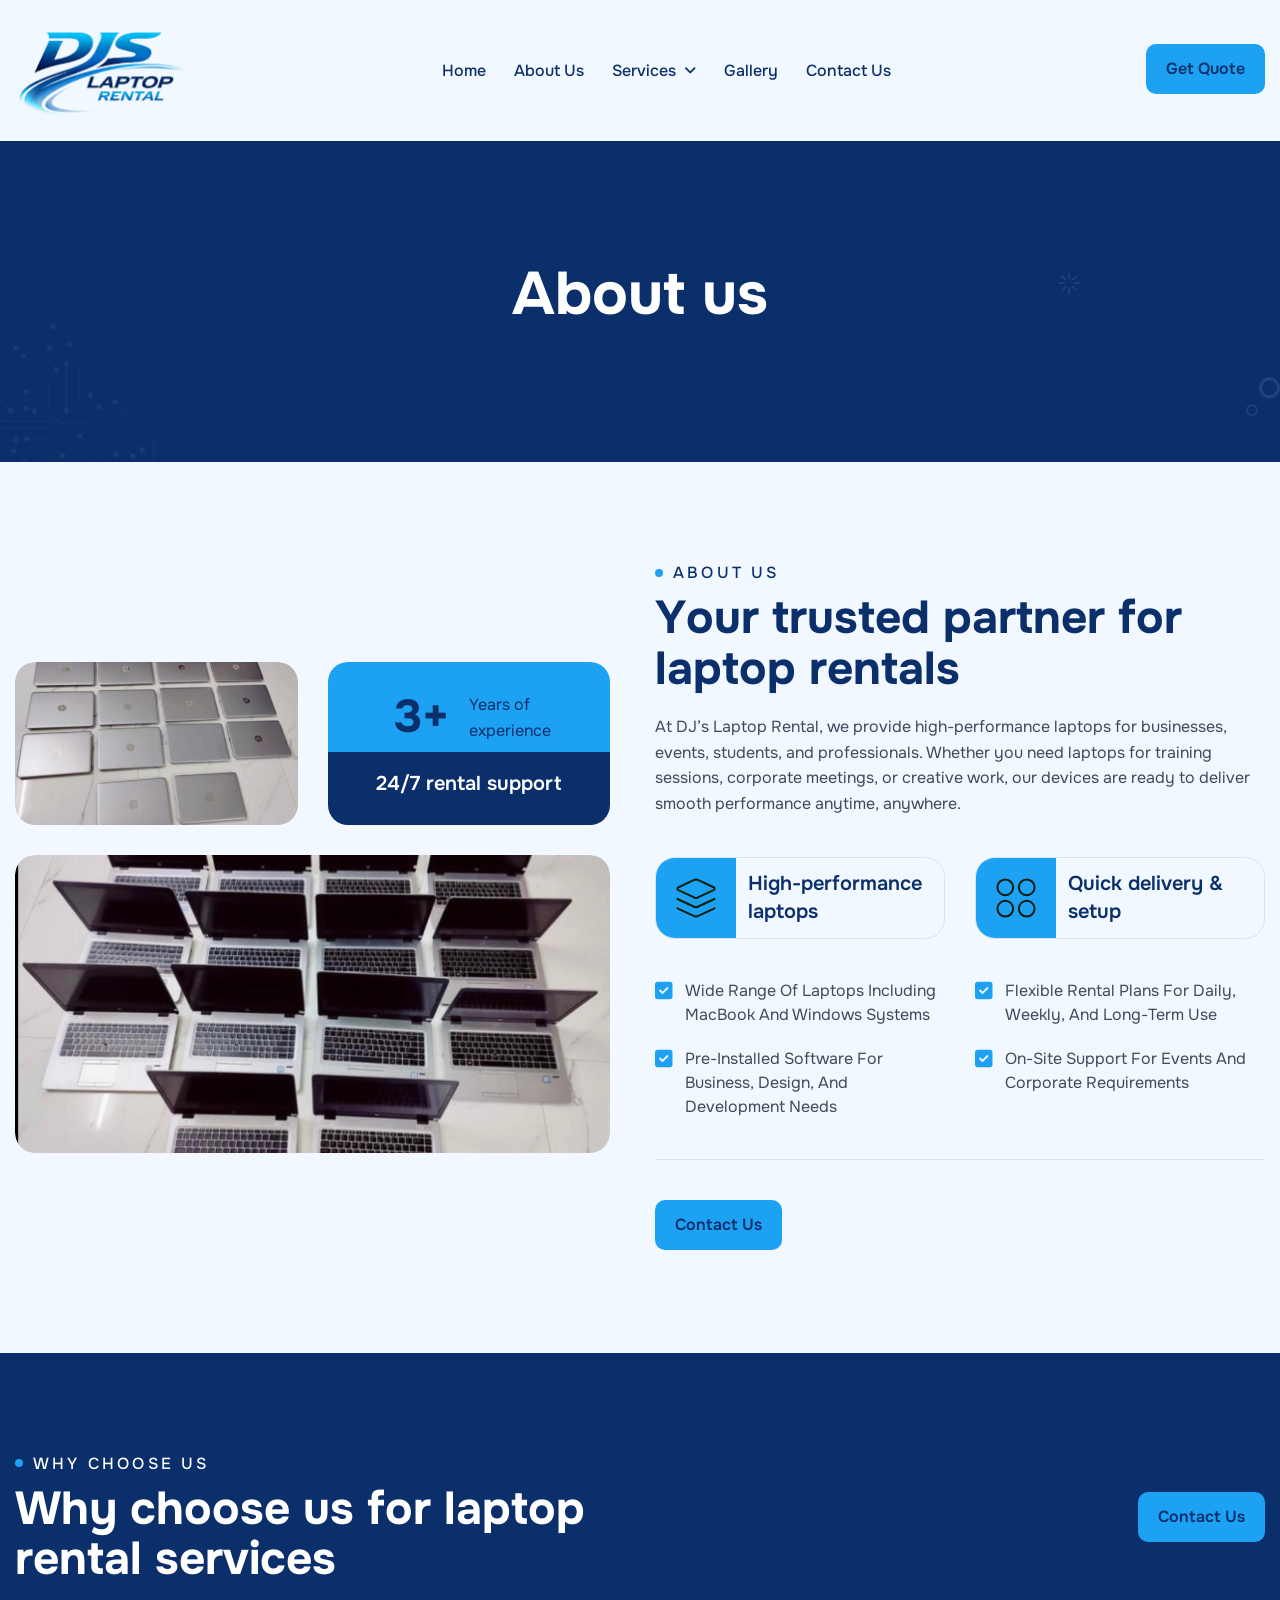
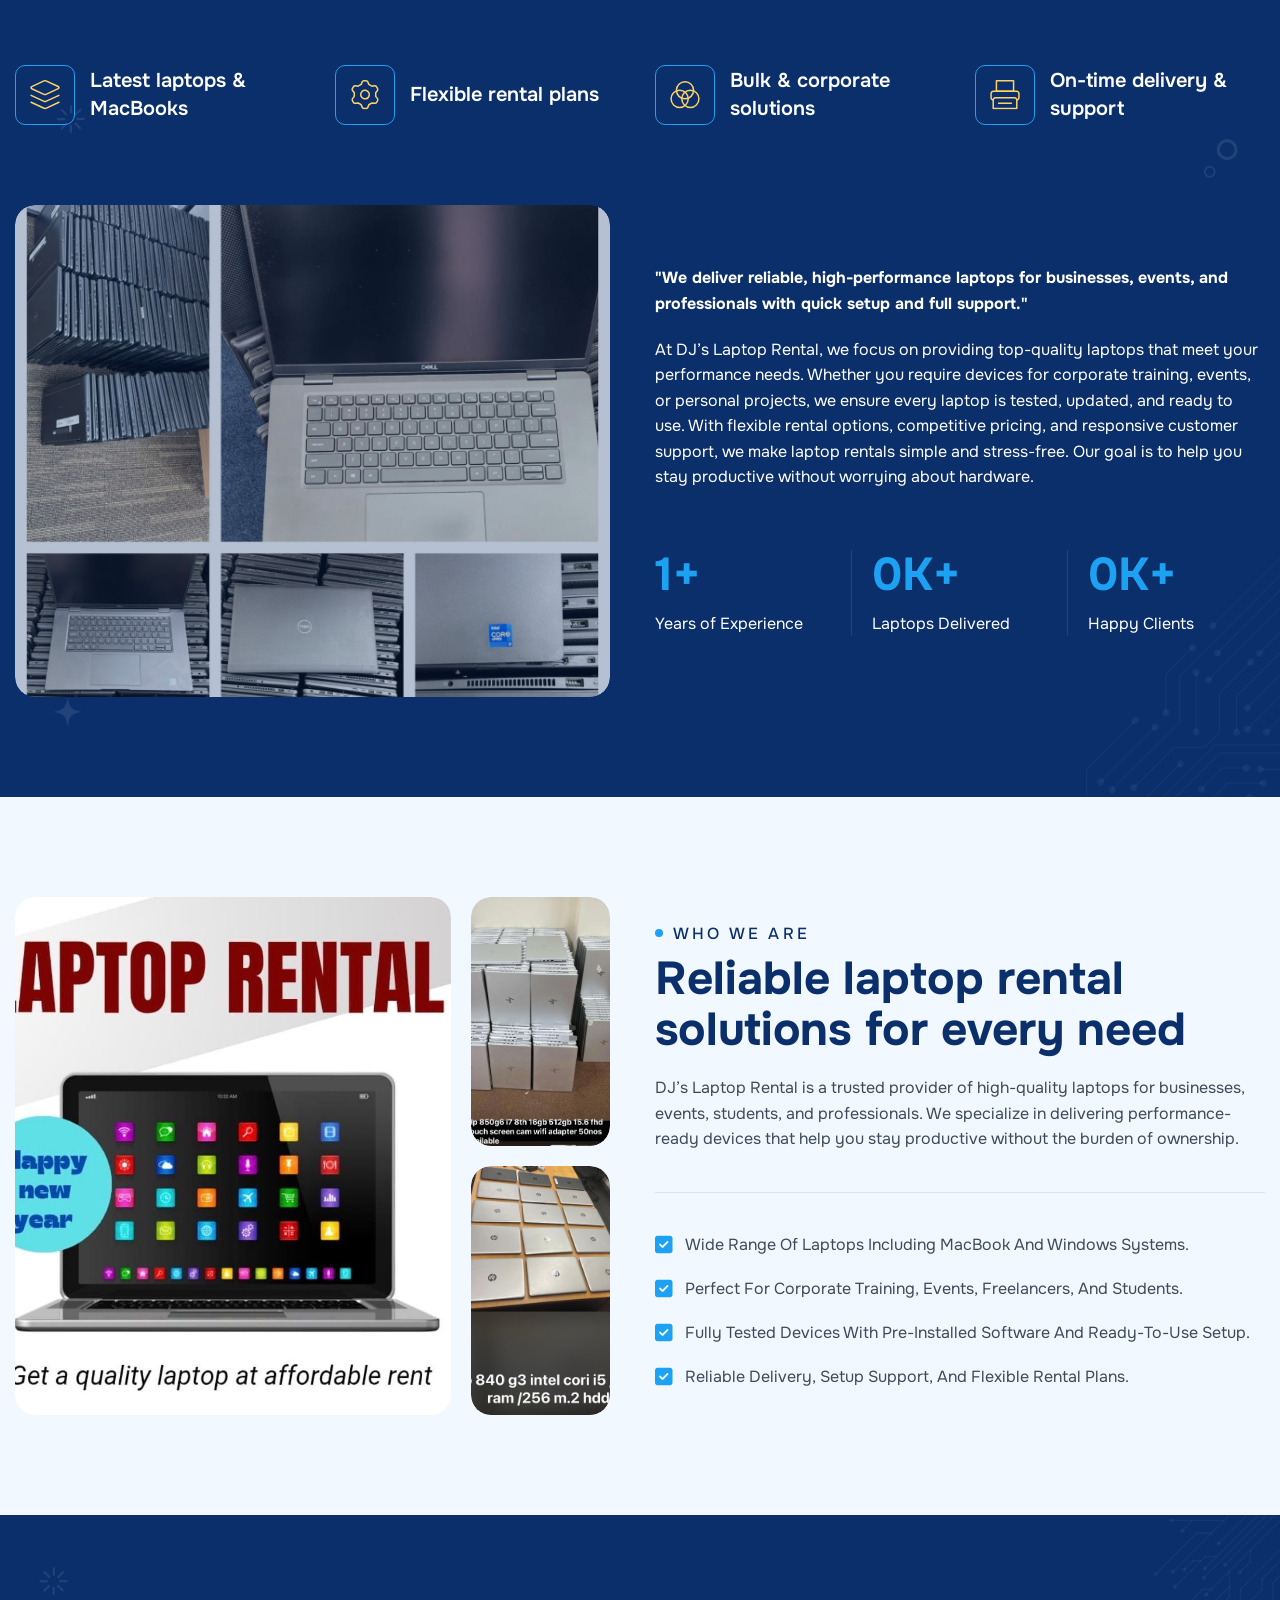
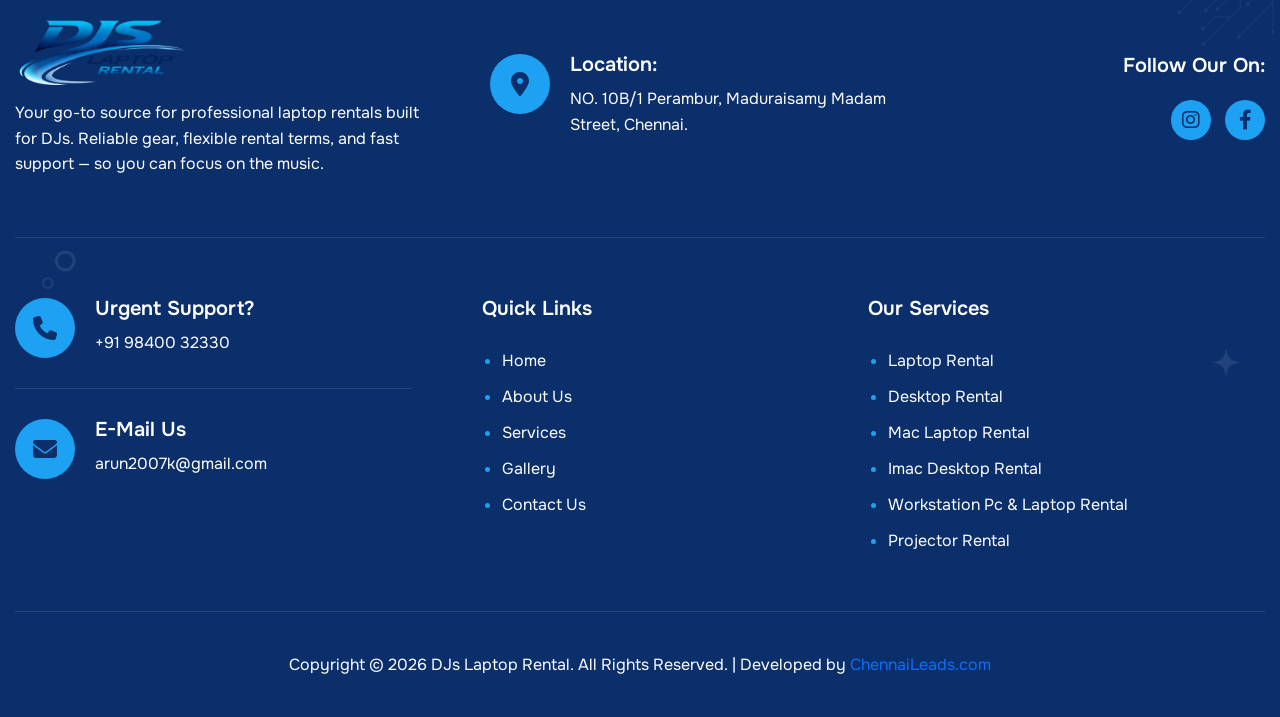
==== about.html @ 460ffba5 "first commit" ====
<!DOCTYPE html>
<html lang="zxx">

<!-- Mirrored from html.awaikenthemes.com/repairit/about.html by HTTrack Website Copier/3.x [XR&CO'2014], Thu, 16 Apr 2026 07:57:05 GMT -->
<head>
	<!-- Meta -->
	<meta charset="utf-8">
	<meta http-equiv="X-UA-Compatible" content="DJS Laptop Rental">
	<meta name="viewport" content="width=device-width, initial-scale=1.0, maximum-scale=1">
	<meta name="description" content="">
	<meta name="keywords" content="">
	<meta name="author" content="DJS Laptop Rental">
	<!-- Page Title -->
    <title>DJS Laptop Rental</title>
	<!-- Favicon Icon -->
	<!-- <link rel="shortcut icon" type="image/x-icon" href="images/favicon.png"> -->
	<!-- Google Fonts Css-->
	<link rel="preconnect" href="https://fonts.googleapis.com/">
    <link rel="preconnect" href="https://fonts.gstatic.com/" crossorigin>
    <link href="https://fonts.googleapis.com/css2?family=Onest:wght@100..900&amp;display=swap" rel="stylesheet">
	<!-- Bootstrap Css -->
	<link href="css/bootstrap.min.css" rel="stylesheet" media="screen">
	<!-- SlickNav Css -->
	<link href="css/slicknav.min.css" rel="stylesheet">
	<!-- Swiper Css -->
	<link rel="stylesheet" href="css/swiper-bundle.min.css">
	<!-- Font Awesome Icon Css-->
	<link href="css/all.min.css" rel="stylesheet" media="screen">
	<!-- Animated Css -->
	<link href="css/animate.css" rel="stylesheet">
    <!-- Magnific Popup Core Css File -->
	<link rel="stylesheet" href="css/magnific-popup.css">
	<!-- Mouse Cursor Css File -->
	<link rel="stylesheet" href="css/mousecursor.css">
	<!-- Main Custom Css -->
	<link href="css/custom.css" rel="stylesheet" media="screen">
</head>
<body>

    <!-- Preloader Start -->
	<!-- <div class="preloader">
		<div class="loading-container">
			<div class="loading"></div>
			<div id="loading-icon"><img src="images/loader.svg" alt=""></div>
		</div>
	</div> -->
	<!-- Preloader End -->

    <!-- Header Start -->
		<header class="main-header">
		<div class="header-sticky">
			<nav class="navbar navbar-expand-lg">
				<div class="container">
					<!-- Logo Start -->
					<a class="navbar-brand" href="index.html">
						<img src="images/logo1.png" style="height: 90px;" alt="Logo">
					</a>
					<!-- Logo End -->

					<!-- Main Menu Start -->
					<div class="collapse navbar-collapse main-menu">
                        <div class="nav-menu-wrapper">
                            <ul class="navbar-nav mr-auto" id="menu">
                                <li class="nav-item "><a class="nav-link" href="index.html">Home</a>
                                   
                                </li>                                
                                <li class="nav-item"><a class="nav-link" href="about.html">About Us</a></li>
                                <li class="nav-item submenu"><a class="nav-link" href="services.html">Services</a>
                                <ul>
                                        <li class="nav-item"><a class="nav-link" href="laprental.html">Laptop Rental</a></li>
                                       
                                         <li class="nav-item"><a class="nav-link" href="desktop.html">Desktop Rental</a></li>
                                       
                                        <li class="nav-item"><a class="nav-link" href="macbook.html">Mac Laptop Rental</a></li>
                                        <li class="nav-item"><a class="nav-link" href="imac.html"> Imac Desktop Rental</a></li>
 <li class="nav-item"><a class="nav-link" href="workstation.html">Workstation Pc & Laptop Rental</a></li>
                                        <li class="nav-item"><a class="nav-link" href="projector.html"> Projector Rental</a></li>

                                    </ul></li>
                                <!-- <li class="nav-item"><a class="nav-link" href="blog.html">Blog</a></li> -->
                                <li class="nav-item "><a class="nav-link" href="gallery.html">Gallery</a>
                                    
                                </li>
                                <li class="nav-item"><a class="nav-link" href="contact.html">Contact Us</a></li>
                            </ul>
                        </div>

                        <!-- Header Btn Start -->
                        <div class="header-btn">
                            <a href="contact.html" class="btn-default btn-highlighted">Get Quote</a>
                        </div>
                        <!-- Header Btn End -->                
					</div>
					<!-- Main Menu End -->
					<div class="navbar-toggle"></div>
				</div>
			</nav>
			<div class="responsive-menu"></div>
		</div>
	</header>
	<!-- Header End -->

    <!-- Page Header Start -->
    <div class="page-header dark-section">
        <div class="container">
            <div class="row align-items-center">
                <div class="col-lg-12">
                    <!-- Page Header Box Start -->
                    <div class="page-header-box">
                        <h1 class="text-anime-style-3" data-cursor="-opaque">About us</h1>
                        <nav class="wow fadeInUp">
                            <!-- <ol class="breadcrumb">
                                <li class="breadcrumb-item"><a href="index.html">home</a></li>
                                <li class="breadcrumb-item active" aria-current="page">about us</li>
                            </ol> -->
                        </nav>
                    </div>
                    <!-- Page Header Box End -->
                </div>
            </div>
        </div>
    </div>
    <!-- Page Header End -->
<!-- About Us Section Start -->
<div class="about-us">
    <div class="container">
        <div class="row align-items-center">
            <div class="col-lg-6">

                <!-- About Us Images Start -->
                <div class="about-us-images">

                    <div class="about-image-counter">

                        <div class="about-img-1">
                            <figure class="image-anime reveal">
                                <img src="images/9.jpeg" alt="">
                            </figure>
                        </div>

                        <div class="about-counter-box">
                            <div class="about-counter-header">
                                <h2><span class="counter">10</span>+</h2>
                                <p>Years of experience</p>
                            </div>

                            <div class="about-counter-footer">
                                <h3>24/7 rental support</h3>
                            </div>
                        </div>

                    </div>

                    <div class="about-img-2">
                        <figure class="image-anime reveal">
                            <img src="images/14.jpeg" alt="">
                        </figure>
                    </div>

                </div>
                <!-- About Us Images End -->

            </div>

            <div class="col-lg-6">

                <!-- About Us Content Start -->
                <div class="about-us-content">

                    <!-- Section Title Start -->
                    <div class="section-title">
                        <h3 class="wow fadeInUp">About us</h3>
                        <h2 class="text-anime-style-3" data-cursor="-opaque">
                            Your trusted partner for laptop rentals
                        </h2>

                        <p class="wow fadeInUp" data-wow-delay="0.2s">
                            At DJ’s Laptop Rental, we provide high-performance laptops for businesses, events, students, and professionals. Whether you need laptops for training sessions, corporate meetings, or creative work, our devices are ready to deliver smooth performance anytime, anywhere.
                        </p>
                    </div>
                    <!-- Section Title End -->

                    <!-- About Us Body Start -->
                    <div class="about-us-body wow fadeInUp" data-wow-delay="0.4s">

                        <div class="about-body-item">
                            <div class="icon-box">
                                <img src="images/icon-about-body-1.svg" alt="">
                            </div>
                            <div class="about-body-title">
                                <h3>High-performance laptops</h3>
                            </div>
                        </div>

                        <div class="about-body-item">
                            <div class="icon-box">
                                <img src="images/icon-about-body-2.svg" alt="">
                            </div>
                            <div class="about-body-title">
                                <h3>Quick delivery & setup</h3>
                            </div>
                        </div>

                    </div>
                    <!-- About Us Body End -->

                    <!-- About Us List Start -->
                    <div class="about-us-list wow fadeInUp" data-wow-delay="0.6s">
                        <ul>
                            <li>Wide range of laptops including MacBook and Windows systems</li>
                            <li>Flexible rental plans for daily, weekly, and long-term use</li>
                            <li>Pre-installed software for business, design, and development needs</li>
                            <li>On-site support for events and corporate requirements</li>
                        </ul>
                    </div>
                    <!-- About Us List End -->

                    <!-- About Us Footer Start -->
                    <div class="about-us-footer wow fadeInUp" data-wow-delay="0.8s">

                        <div class="about-us-btn">
                            <a href="contact.html" class="btn-default">Contact us</a>
                        </div>

                    </div>
                    <!-- About Us Footer End -->

                </div>
                <!-- About Us Content End -->

            </div>
        </div>
    </div>
</div>
<!-- About Us Section End -->





   <!-- Why Choose Us Section Start -->
<div class="why-choose-us dark-section">
    <div class="container">
        <div class="row section-row align-items-center">

            <div class="col-lg-6">
                <div class="section-title">
                    <h3 class="wow fadeInUp">why choose us</h3>
                    <h2 class="text-anime-style-3" data-cursor="-opaque">
                        Why choose us for laptop rental services
                    </h2>
                </div>
            </div>

            <div class="col-lg-6">
                <div class="section-btn wow fadeInUp" data-wow-delay="0.2s">
                    <a href="contact.html" class="btn-default btn-highlighted">contact us</a>
                </div>
            </div>

        </div>

        <div class="row align-items-center">
            <div class="col-lg-12">

                <!-- Why Choose Item Box -->
                <div class="why-choose-item-box">

                    <div class="why-choose-item wow fadeInUp">
                        <div class="icon-box">
                            <img src="images/icon-why-choose-item-1.svg" alt="">
                        </div>
                        <div class="why-choose-item-content">
                            <h3>Latest laptops & MacBooks</h3>
                        </div>
                    </div>

                    <div class="why-choose-item wow fadeInUp" data-wow-delay="0.2s">
                        <div class="icon-box">
                            <img src="images/icon-why-choose-item-2.svg" alt="">
                        </div>
                        <div class="why-choose-item-content">
                            <h3>Flexible rental plans</h3>
                        </div>
                    </div>

                    <div class="why-choose-item wow fadeInUp" data-wow-delay="0.4s">
                        <div class="icon-box">
                            <img src="images/icon-why-choose-item-3.svg" alt="">
                        </div>
                        <div class="why-choose-item-content">
                            <h3>Bulk & corporate solutions</h3>
                        </div>
                    </div>

                    <div class="why-choose-item wow fadeInUp" data-wow-delay="0.6s">
                        <div class="icon-box">
                            <img src="images/icon-why-choose-item-4.svg" alt="">
                        </div>
                        <div class="why-choose-item-content">
                            <h3>On-time delivery & support</h3>
                        </div>
                    </div>

                </div>
                <!-- Why Choose Item Box End -->

            </div>

            <!-- Image Section -->
            <div class="col-lg-6">
                <div class="why-choose-image">
                    <figure class="image-anime reveal">
                        <img src="images/1.jpeg" alt="">
                    </figure>

                    <!-- <div class="video-play-button">
                        <a href="#" class="popup-video" data-cursor-text="Play">
                            <i class="fa-solid fa-play"></i>
                        </a>
                    </div> -->
                </div>
            </div>

            <!-- Content Section -->
            <div class="col-lg-6">
                <div class="why-choose-content">

                    <div class="why-choose-disc">
                        <p class="wow fadeInUp">
                            <span>
                                "We deliver reliable, high-performance laptops for businesses, events, and professionals with quick setup and full support."
                            </span>
                        </p>

                        <p class="wow fadeInUp" data-wow-delay="0.2s">
                            At DJ’s Laptop Rental, we focus on providing top-quality laptops that meet your performance needs. Whether you require devices for corporate training, events, or personal projects, we ensure every laptop is tested, updated, and ready to use. With flexible rental options, competitive pricing, and responsive customer support, we make laptop rentals simple and stress-free. Our goal is to help you stay productive without worrying about hardware.
                        </p>
                    </div>

                    <!-- Counters -->
                    <div class="why-choose-counter-list">

                        <div class="why-choose-counter-item">
                            <h2><span class="counter">10</span>+</h2>
                            <p>Years of Experience</p>
                        </div>

                        <div class="why-choose-counter-item">
                            <h2><span class="counter">5</span>K+</h2>
                            <p>Laptops Delivered</p>
                        </div>

                        <div class="why-choose-counter-item">
                            <h2><span class="counter">3</span>K+</h2>
                            <p>Happy Clients</p>
                        </div>

                    </div>
                    <!-- Counters End -->

                </div>
            </div>

        </div>
    </div>
</div>
<!-- Why Choose Us Section End -->
   <!-- Who We Are Section Start -->
<div class="our-innovation">
    <div class="container">
        <div class="row align-items-center">

            <div class="col-lg-6">
                <!-- Images Start -->
                <div class="innovation-images">

                    <div class="innovation-img-box-1">
                        <div class="innovation-img">
                            <figure class="image-anime reveal">
                                <img src="images/7.jpeg" alt="">
                            </figure>
                        </div>

                     
                    </div>

                    <div class="innovation-img-box-2">
                        <div class="innovation-img">
                            <figure class="image-anime reveal">
                                <img src="images/15.jpeg" alt="">
                            </figure>
                        </div>
                        <div class="innovation-img">
                            <figure class="image-anime reveal">
                                <img src="images/10.jpeg" alt="">
                            </figure>
                        </div>
                    </div>

                </div>
                <!-- Images End -->
            </div>

            <div class="col-lg-6">
                <!-- Content Start -->
                <div class="innovation-content">

                    <div class="section-title">
                        <h3 class="wow fadeInUp">Who we are</h3>
                        <h2 class="text-anime-style-3" data-cursor="-opaque">
                            Reliable laptop rental solutions for every need
                        </h2>

                        <p class="wow fadeInUp" data-wow-delay="0.2s">
                            DJ’s Laptop Rental is a trusted provider of high-quality laptops for businesses, events, students, and professionals. We specialize in delivering performance-ready devices that help you stay productive without the burden of ownership.
                        </p>
                    </div>

                    

                    <!-- List -->
                    <div class="innovation-list wow fadeInUp" data-wow-delay="0.4s">
                        <ul>
                            <li>Wide range of laptops including MacBook and Windows systems.</li>
                            <li>Perfect for corporate training, events, freelancers, and students.</li>
                            <li>Fully tested devices with pre-installed software and ready-to-use setup.</li>
                            <li>Reliable delivery, setup support, and flexible rental plans.</li>
                        </ul>
                    </div>

                </div>
                <!-- Content End -->
            </div>

        </div>
    </div>
</div>
<!-- Who We Are Section End -->
    

  

   

  
    
        <!-- Footer Main Start -->
    <footer class="main-footer dark-section">
        <div class="container">
            <div class="row">
                <div class="col-md-12">
                    <!-- Footer Header start -->
                    <div class="footer-header">
                        <!-- About Footer Start -->
                        <div class="about-footer order-1">
                            <!-- Footer Logo Start -->
                            <div class="footer-logo">
                                <img src="images/logo1.png" style="height: 70px;" alt="">
                            </div>
                            <!-- Footer Logo End -->
                            
                            <!-- About Footer Content Start -->
                           <div class="about-footer-content">
    <p>Your go-to source for professional laptop rentals built for DJs. Reliable gear, flexible rental terms, and fast support — so you can focus on the music.</p>
</div>
                            <!-- About Footer Content End -->
                        </div>
                        <!-- About Footer End -->
                        
                        <!-- Footer Contact Box Start -->
                        <div class="footer-contact-box order-lg-2  order-md-2  order-3">
                            <!-- Footer Contact Item Start -->
                            <div class="footer-contact-item">
                                <div class="icon-box">
                                    <i class="fa-solid fa-location-dot"></i>
                                </div>
                                <div class="footer-contact-item-content">
                                    <h3>Location:</h3>
                                    <p>NO. 10B/1 Perambur, Maduraisamy
Madam Street, Chennai.</p>
                                </div>
                            </div>
                            <!-- Footer Contact Item End -->
                        </div>                        
                        <!-- Footer Contact Box End -->

                        <!-- Footer Social Links Start -->
                        <div class="footer-social-links order-lg-3  order-md-3  order-2">
                            <span>Follow Our On:</span>
                            <ul>
                                <li><a href="#"><i class="fa-brands fa-instagram"></i></a></li>
                                <li><a href="#"><i class="fa-brands fa-facebook-f"></i></a></li>
                               
                            </ul>
                        </div>
                        <!-- Footer Social Links End -->
                    </div>
                    <!-- Footer Header End -->                   
                </div>

                <div class="col-lg-4 col-md-5">
                    <!-- Footer Contact Box Start -->
                    <div class="footer-contact-box">
                        <!-- Footer Contact Item Start -->
                        <div class="footer-contact-item">
                            <div class="icon-box">
                                <i class="fa-solid fa-phone"></i>
                            </div>
                            <div class="footer-contact-item-content">
                                <h3>Urgent Support?</h3>
                                <p><a href="tel:+919840032330">+91 98400 32330</a></p>
                            </div>
                        </div>
                        <!-- Footer Contact Item End -->
                        
                        <!-- Footer Contact Item Start -->
                        <div class="footer-contact-item">
                            <div class="icon-box">
                                <i class="fa-solid fa-envelope"></i>
                            </div>
                            <div class="footer-contact-item-content">
                                <h3>E-mail Us</h3>
                                <p><a href="mailto:arun2007k@gmail.com">arun2007k@gmail.com</a></p>
                            </div>
                        </div>
                        <!-- Footer Contact Item End -->
                    </div>
                    <!-- Footer Contact Box End -->
                </div>

                <div class="col-lg-4 col-md-3 col-6">
                    <!-- Footer Links Start -->
                    <div class="footer-links quick-links">
                        <h3>quick links</h3>
                        <ul>
                            <li><a href="index.html">Home</a></li>
                            <li><a href="about.html">About us</a></li>
                                                        <li><a href="services.html">Services</a></li>

                            <li><a href="gallery.html">Gallery</a></li>

                            <li><a href="contact.html">contact us</a></li>
                        </ul>
                    </div>
                    <!-- Footer Links End -->	
                </div>

                <div class="col-lg-4 col-md-4">
                    <!-- Footer Links Start -->
                    <div class="footer-links">
                        <h3>Our Services</h3>
                        <ul>
                            <li><a href="laprental.html">Laptop Rental</a></li>
                            <li><a href="desktop.html">Desktop Rental</a></li>
                            <li><a href="macbook.html">Mac Laptop Rental</a></li>
                            <li><a href="imac.html">Imac Desktop Rental</a></li>
                            <li><a href="workstation.html">Workstation Pc & Laptop Rental</a></li>
                            <li><a href="projector.html">Projector Rental</a></li>
                        </ul>
                    </div>
                    <!-- Footer Links End -->	
                </div>               


                <div class="col-lg-12">
                    <!-- Footer Copyright Text Start -->
                  <div class="footer-copyright-text">
    <p>Copyright © <script>document.write(new Date().getFullYear())</script> DJs Laptop Rental. All Rights Reserved. | Developed by <a href="https://chennaileads.com" target="_blank" rel="noopener noreferrer">ChennaiLeads.com</a></p>
</div>
                    <!-- Footer Copyright Text End -->
                </div>
            </div>
        </div>
    </footer>
    <!-- Footer Main End -->
    <!-- Jquery Library File -->
    <script src="js/jquery-3.7.1.min.js"></script>
    <!-- Bootstrap js file -->
    <script src="js/bootstrap.min.js"></script>
    <!-- Validator js file -->
    <script src="js/validator.min.js"></script>
    <!-- SlickNav js file -->
    <script src="js/jquery.slicknav.js"></script>
    <!-- Swiper js file -->
    <script src="js/swiper-bundle.min.js"></script>
    <!-- Counter js file -->
    <script src="js/jquery.waypoints.min.js"></script>
    <script src="js/jquery.counterup.min.js"></script>
    <!-- Isotop js file -->
	<script src="js/isotope.min.js"></script>
    <!-- Magnific js file -->
    <script src="js/jquery.magnific-popup.min.js"></script>
    <!-- SmoothScroll -->
    <script src="js/SmoothScroll.js"></script>
    <!-- Parallax js -->
    <script src="js/parallaxie.js"></script>
    <!-- MagicCursor js file -->
    <script src="js/gsap.min.js"></script>
    <script src="js/magiccursor.js"></script>
    <!-- Text Effect js file -->
    <script src="js/SplitText.js"></script>
    <script src="js/ScrollTrigger.min.js"></script>
    <!-- YTPlayer js File -->
    <script src="js/jquery.mb.YTPlayer.min.js"></script>
    <!-- Wow js file -->
    <script src="js/wow.min.js"></script>
    <!-- Main Custom js file -->
    <script src="js/function.js"></script>
</body>

<!-- Mirrored from html.awaikenthemes.com/repairit/about.html by HTTrack Website Copier/3.x [XR&CO'2014], Thu, 16 Apr 2026 07:57:08 GMT -->
</html>
---- css/mousecursor.css ----
/*! normalize.css v7.0.0 | MIT License | github.com/necolas/normalize.css */
.cb-cursor {
	position: fixed;
	top: 0;
	left: 0;
	z-index: 150;
	contain: layout style size;
	pointer-events: none;
	will-change: transform;
	-webkit-transition: opacity 0.3s, color 0.4s;
	-o-transition: opacity 0.3s, color 0.4s;
	-moz-transition: opacity 0.3s, color 0.4s;
	transition: opacity 0.3s, color 0.4s;
}

.cb-cursor:before {
	content: "";
	position: absolute;
	top: -24px;
	left: -24px;
	display: block;
	width: 48px;
	height: 48px;
	-webkit-transform: scale(0);
	-moz-transform: scale(0);
	-ms-transform: scale(0);
	-o-transform: scale(0);
	transform: scale(0);
	-webkit-border-radius: 50%;
	-moz-border-radius: 50%;
	border-radius: 50%;
	-webkit-transition: opacity 0.1s, -webkit-transform 0.3s ease-in-out;
	transition: opacity 0.1s, -webkit-transform 0.3s ease-in-out;
	-o-transition: opacity 0.1s, -o-transform 0.3s ease-in-out;
	-moz-transition: transform 0.3s ease-in-out, opacity 0.1s, -moz-transform 0.3s ease-in-out;
	transition: transform 0.3s ease-in-out, opacity 0.1s;
	transition: transform 0.3s ease-in-out, opacity 0.1s, -webkit-transform 0.3s ease-in-out, -moz-transform 0.3s ease-in-out, -o-transform 0.3s ease-in-out;
}

.cb-cursor-text {
	position: absolute;
	top: -18px;
	left: -18px;
	width: 36px;
	height: 36px;
	display: -webkit-box;
	display: -webkit-flex;
	display: -moz-box;
	display: -ms-flexbox;
	display: flex;
	-webkit-box-align: center;
	-webkit-align-items: center;
	-moz-box-align: center;
	-ms-flex-align: center;
	align-items: center;
	-webkit-box-pack: center;
	-webkit-justify-content: center;
	-moz-box-pack: center;
	-ms-flex-pack: center;
	justify-content: center;
	-webkit-transform: scale(0) rotate(10deg);
	-moz-transform: scale(0) rotate(10deg);
	-ms-transform: scale(0) rotate(10deg);
	-o-transform: scale(0) rotate(10deg);
	transform: scale(0) rotate(10deg);
	opacity: 0;
	color: white;
	font-size: 16px;
	line-height: 20px;
	text-align: center;
	letter-spacing: -0.01em;
	-webkit-transition: opacity 0.4s, -webkit-transform 0.3s;
	transition: opacity 0.4s, -webkit-transform 0.3s;
	-o-transition: opacity 0.4s, -o-transform 0.3s;
	-moz-transition: opacity 0.4s, transform 0.3s, -moz-transform 0.3s;
	transition: opacity 0.4s, transform 0.3s;
	transition: opacity 0.4s, transform 0.3s, -webkit-transform 0.3s, -moz-transform 0.3s, -o-transform 0.3s;
}

@supports (mix-blend-mode: exclusion) {
	.cb-cursor.-exclusion, .cb-cursor.-opaque {
		mix-blend-mode: exclusion;
	}
}

@supports (mix-blend-mode: exclusion) {
	.cb-cursor.-exclusion:before, .cb-cursor.-opaque:before {
		background: white;
	}
}

.cb-cursor.-normal, .cb-cursor.-text {
	mix-blend-mode: normal;
}

.cb-cursor.-normal:before, .cb-cursor.-text:before {
	background: currentColor;
}

.cb-cursor.-inverse {
	color: white;
}

.cb-cursor.-visible:before {
	-webkit-transform: scale(0.2);
	-moz-transform: scale(0.2);
	-ms-transform: scale(0.2);
	-o-transform: scale(0.2);
	transform: scale(0.2);
}

.cb-cursor.-visible.-active:before {
	-webkit-transform: scale(0.23);
	-moz-transform: scale(0.23);
	-ms-transform: scale(0.23);
	-o-transform: scale(0.23);
	transform: scale(0.23);
	-webkit-transition-duration: 0.2s;
	-moz-transition-duration: 0.2s;
	-o-transition-duration: 0.2s;
	transition-duration: 0.2s;
}

.cb-cursor.-pointer:before {
	-webkit-transform: scale(0);
	-moz-transform: scale(0);
	-ms-transform: scale(0);
	-o-transform: scale(0);
	transform: scale(0);
}

.cb-cursor.-text:before {
	background: #000;
	opacity: 0.80;
	backdrop-filter: blur(10);
	-webkit-transform: scale(1.7);
	-moz-transform: scale(1.7);
	-ms-transform: scale(1.7);
	-o-transform: scale(1.7);
	transform: scale(1.7);
}

.cb-cursor.-text .cb-cursor-text {
	opacity: 1;
	-webkit-transform: scale(1);
	-moz-transform: scale(1);
	-ms-transform: scale(1);
	-o-transform: scale(1);
	transform: scale(1);
}

.cb-cursor.-text.-active:before {
	-webkit-transform: scale(1.6);
	-moz-transform: scale(1.6);
	-ms-transform: scale(1.6);
	-o-transform: scale(1.6);
	transform: scale(1.6);
	-webkit-transition-duration: 0.2s;
	-moz-transition-duration: 0.2s;
	-o-transition-duration: 0.2s;
	transition-duration: 0.2s;
}

.cb-cursor.-opaque:before {
	-webkit-transform: scale(1.32);
	-moz-transform: scale(1.32);
	-ms-transform: scale(1.32);
	-o-transform: scale(1.32);
	transform: scale(1.32);
}

.cb-cursor.-opaque.-active:before {
	-webkit-transform: scale(1.2);
	-moz-transform: scale(1.2);
	-ms-transform: scale(1.2);
	-o-transform: scale(1.2);
	transform: scale(1.2);
}

.cb-cursor.-lg:before {
	-webkit-transform: scale(2);
	-moz-transform: scale(2);
	-ms-transform: scale(2);
	-o-transform: scale(2);
	transform: scale(2);
}

.cb-cursor.-hidden:before {
	-webkit-transform: scale(0);
	-moz-transform: scale(0);
	-ms-transform: scale(0);
	-o-transform: scale(0);
	transform: scale(0);
}

.-color-red {
	color: red;
}

.-color-green {
	color: #51c67d;
}

.cb-demo {
	background: #fff;
}

.cb-demo-content {
	display: -webkit-box;
	display: -webkit-flex;
	display: -moz-box;
	display: -ms-flexbox;
	display: flex;
	-webkit-box-align: center;
	-webkit-align-items: center;
	-moz-box-align: center;
	-ms-flex-align: center;
	align-items: center;
	-webkit-box-pack: center;
	-webkit-justify-content: center;
	-moz-box-pack: center;
	-ms-flex-pack: center;
	justify-content: center;
	height: 100vh;
}

.cb-demo-container {
	padding: 0 20px;
}

@media (min-width: 1600px) {
	.cb-demo-container {
		padding: 0 120px;
	}
}

.cb-demo-row {
	display: -webkit-box;
	display: -webkit-flex;
	display: -moz-box;
	display: -ms-flexbox;
	display: flex;
	-webkit-box-pack: center;
	-webkit-justify-content: center;
	-moz-box-pack: center;
	-ms-flex-pack: center;
	justify-content: center;
	text-align: center;
	margin: 30px 0;
}

@media (min-width: 1600px) {
	.cb-demo-row {
		margin: 60px 0;
	}
}

.cb-demo-item {
	position: relative;
	-webkit-box-flex: 1;
	-webkit-flex: 1;
	-moz-box-flex: 1;
	-ms-flex: 1;
	flex: 1;
	padding: 50px 30px;
	margin: 0 20px;
	color: #000;
}

@media (min-width: 1600px) {
	.cb-demo-item {
		padding: 90px 30px;
		margin: 0 30px;
	}
}

.cb-demo-item-title {
	position: relative;
	margin: 0 0 25px 0;
	font-size: 30px;
	font-weight: bold;
}

.cb-demo-item-text {
	position: relative;
	max-width: 70%;
	margin: 0 auto;
	color: rgba(0, 0, 0, 0.5);
	font-size: 16px;
	font-weight: 300;
	line-height: 150%;
}

.cb-demo-item:before {
	content: "";
	display: block;
	position: absolute;
	top: 0;
	left: 0;
	right: 0;
	bottom: 0;
	-webkit-border-radius: 30px;
	-moz-border-radius: 30px;
	border-radius: 30px;
	background: #f8f8f8;
	-webkit-transition: -webkit-box-shadow 0.2s;
	transition: -webkit-box-shadow 0.2s;
	-o-transition: box-shadow 0.2s;
	-moz-transition: box-shadow 0.2s, -moz-box-shadow 0.2s;
	transition: box-shadow 0.2s;
	transition: box-shadow 0.2s, -webkit-box-shadow 0.2s, -moz-box-shadow 0.2s;
}
---- css/custom.css ----
/* ----------------------------------------------------------------------------------------
* Author        : Awaiken
* Template Name : Repairit - Mobile & Computer Repair Services HTML Template
* File          : CSS File
* Version       : 1.0
* ---------------------------------------------------------------------------------------- */
/* INDEX
----------------------------------------------------------------------------------------
01. Global Variables
02. General css
03. Header css
04. Hero css
05. Our Scrolling Ticker css
06. About Us css
07. Our Services css
08. Our Protection css
09. Why Choose Us css
10. Our Projects css
11. Our Protection css
12. What We Do css
13. Our Testimonials css
14. Our Blog css
15. Footer css
16. About Us Page css
17. Services Page css
18. Service Single css
19. Blog Archive css
20. Blog Single css
21. Projects Page css
22. Project Single css
23. Team Page css
24. Team Single css
25. Testimonials Page css
26. Image Gallery css
27. Video Gallery css
28. FAQs Page css
29. Contact Us Page css
30. 404 Error Page css
31. Responsive css
-------------------------------------------------------------------------------------- */

/************************************/
/*** 	 01. Global Variables	  ***/
/************************************/	

:root{
	/* Primary Deep Blue (from DJS main text) */
	--primary-color         : #0B2F6B;

	/* Secondary Light Background (clean soft blue) */
	--secondary-color       : #F2F8FF;

	/* Text Color (balanced with logo tone) */
	--text-color            : #3E4A5A;

	/* Accent Bright Blue (from logo highlight stroke) */
	--accent-color          : #1DA1F2;

	/* Extra Gradient Blue (for buttons / hover / effects) */
	--gradient-blue         : #2F80ED;

	/* Light Sky Blue (from swoosh effect) */
	--light-blue            : #6EC1E4;

	/* White */
	--white-color           : #FFFFFF;

	/* Divider */
	--divider-color         : #0B2F6B1A;
	--dark-divider-color    : #FFFFFF1A;

	/* Error */
	--error-color           : rgb(230, 87, 87);
	--default-font          : "Onest", sans-serif;
}

/************************************/
/*** 	   02. General css		  ***/
/************************************/

body{
	font-family: var(--default-font);
	font-size: 16px;
	font-weight: 400;
	line-height: 1em;
	color: var(--text-color);
	background-color: var(--secondary-color);
}

::-webkit-scrollbar-track{
	background-color: var(--white-color);
	border-left: 1px solid var(--white-color);
}
::-webkit-scrollbar{
	width: 7px;
	background-color: var(--white-color);
}
::-webkit-scrollbar-thumb{
	background: var(--accent-color);
}

::selection{
	color: var(--secondary-color);
	background-color: var(--primary-color);
	filter: invert(1);
}

p{
	line-height: 1.6em;
	margin-bottom: 1.25em;
}

h1,
h2,
h3,
h4,
h5,
h6{
	margin : 0;
	font-weight: 600;
	line-height: 1.1em;
	color: var(--primary-color);
}

figure{
	margin: 0;
}

img{
	max-width: 100%;
}

a{
	text-decoration: none;
}

a:hover{
	text-decoration: none;
	outline: 0;
}

a:focus{
	text-decoration: none;
	outline: 0;
}

html,
body{
	width: 100%;
	overflow-x: clip;
}

.container{
	max-width: 1300px;
}

.container,
.container-fluid,
.container-lg,
.container-md,
.container-sm,
.container-xl,
.container-xxl{
    padding-right: 15px;
    padding-left: 15px;
}

.image-anime{
	position: relative;
	overflow: hidden;
}

.image-anime:after{
	content: "";
	position: absolute;
    width: 200%;
    height: 0%;
    left: 50%;
    top: 50%;
    background-color: rgba(255,255,255,.3);
    transform: translate(-50%,-50%) rotate(-45deg);
    z-index: 1;
}

.image-anime:hover:after{
    height: 250%;
    transition: all 600ms linear;
    background-color: transparent;
}

.reveal{
	position: relative;
    display: -webkit-inline-box;
    display: -ms-inline-flexbox;
    display: inline-flex;
    visibility: hidden;
    overflow: hidden;
}

.reveal img{
    height: 100%;
    width: 100%;
    -o-object-fit: cover;
    object-fit: cover;
    -webkit-transform-origin: left;
    transform-origin: left;
}

.row{
    margin-right: -15px;
    margin-left: -15px;
}

.row > *{
	padding-right: 15px;
	padding-left: 15px;
}

.row.no-gutters{
    margin-right: 0px;
    margin-left: 0px;
}

.row.no-gutters > *{
    padding-right: 0px;
    padding-left: 0px;
}

.btn-default{
	position: relative;
	display: inline-block;
	font-size: 16px;
	font-weight: 600;
	line-height: 1em;
	text-transform: capitalize;
	background: var(--accent-color);
	color: var(--primary-color);
	border: none;
	border-radius: 10px;
	padding: 17px 20px;
	overflow: hidden;
	transition: all 0.4s ease-in-out;
	z-index: 1;
}

.btn-default:hover{
	color: var(--white-color);
}

.btn-default:before{
	content: "";
	position: absolute;
	top: 0;
	bottom: 0;
  	left: 50%;
  	right: 50%;
  	opacity: 0;
	background-color: var(--primary-color);
	border-radius: 0;
	transition: all 0.4s ease-in-out;
	z-index: -1;
}
  
.btn-default:hover:before{
	left: 0;
  	right: 0;
	opacity: 1;
}

.btn-default.btn-highlighted:hover{
	color: var(--primary-color);
}

.btn-default.btn-highlighted::before{
	background: var(--white-color);
}

.readmore-btn{
	position: relative;
	font-size: 16px;
	font-weight: 600;
	line-height: 1.2em;
	color: var(--accent-color);
	text-transform: capitalize;
	display: inline-block;
	padding-right: 27px;
	transition: all 0.3s ease-in-out;
}

.readmore-btn:hover{
	color: var(--primary-color);
}

.readmore-btn::before{
	content: '\f061';
    font-family: FontAwesome;
    position: absolute;
    top: 1px;
    right: 0;
	transform: translateX(-3px);
    font-size: 18px;
    color: var(--accent-color);
    transition: all 0.4s ease-in-out;
}

.readmore-btn:hover::before{
	color: var(--primary-color);
	transform: translateX(0);
}

.cb-cursor:before{
	background: var(--accent-color);
}

.preloader{
	position: fixed;
	top: 0;
	left: 0;
	right: 0;
	bottom: 0;
	z-index: 1000;
	background: var(--primary-color);
	display: flex;
	align-items: center;
	justify-content: center;
}

.loading-container,
.loading{
	height: 100px;
	position: relative;
	width: 100px;
	border-radius: 100%;
}

.loading-container{
	margin: 40px auto;
}

.loading{
	border: 1px solid transparent;
	border-color: transparent var(--accent-color) transparent var(--accent-color);
	animation: rotate-loading 1.5s linear 0s infinite normal;
	transform-origin: 50% 50%;
}

.loading-container:hover .loading,
.loading-container .loading{
	transition: all 0.5s ease-in-out;
}

#loading-icon{
	position: absolute;
	top: 50%;
	left: 50%;
	max-width: 66px;
	transform: translate(-50%, -50%);
}

@keyframes rotate-loading{
	0%{
		transform: rotate(0deg);
	}

	100%{
		transform: rotate(360deg);
	}
}

.section-row{
	margin-bottom: 80px;
}

.section-row .section-title{
	margin-bottom: 0;
}

.section-title{
	margin-bottom: 40px;
}

.section-title h3{
	position: relative;
	display: inline-block;
	font-size: 16px;
    font-weight: 500;
	line-height: normal;
	letter-spacing: 0.2em;
    text-transform: uppercase;
    color: var(--primary-color);
	padding-left: 18px;
    margin-bottom: 10px;
}

.section-title h3::before{
	content: '';
    position: absolute;
    top: 50%;
    left: 0;
    width: 8px;
    height: 8px;
    background: var(--accent-color);
	border-radius: 50%;
    transform: translateY(-50%);
}

.section-title h1{
	font-size: 60px;
	font-weight: 700;
	margin-bottom: 0;
	cursor: none;
}

.section-title h2{
	font-size: 46px;
	font-weight: 700;
	margin-bottom: 0;
	cursor: none;
}

.section-title p{
	margin-top: 20px;
	margin-bottom: 0;
}

.section-title-content p{
	margin: 0;
}

.section-btn{
	text-align: right;
}

.section-content-btn .section-btn{
	text-align: left;
	margin-top: 30px;
}

.dark-section{
	background-color: var(--primary-color);
}

.dark-section .section-title-content p,
.dark-section .section-title h3,
.dark-section .section-title h1,
.dark-section .section-title h2,
.dark-section .section-title p{
	color: var(--white-color);
}

.help-block.with-errors ul{
	margin: 0;
	text-align: left;
}

.help-block.with-errors ul li{
	color: var(--error-color);
	font-weight: 500;
	font-size: 14px;
}

/************************************/
/**** 	   03. Header css		 ****/
/************************************/

header.main-header{
	position: relative;
	background-color: #0b2e6b00;
	border-bottom: 1px solid var(--dark-divider-color);
	z-index: 100;
}

header.main-header .header-sticky{
	position: relative;
	top: 0;
	z-index: 100;
}

header.main-header .header-sticky.hide{
	transform: translateY(-100%);
	transition: transform 0.4s ease-in-out;
}

header.main-header .header-sticky.active{
	position: fixed;
	top: 0;
	left: 0;
	right: 0;
	border-radius: 0;
    transform: translateY(0);
	background-color: var(--primary-color);
	border-bottom: 1px solid var(--dark-divider-color);
}

.navbar{
	padding: 25px 0;
	align-items: center;
}

.navbar-brand{
	padding: 0;
	margin: 0;
}

.main-menu .nav-menu-wrapper{
	flex: 1;
	text-align: center;
	margin: 0 20px;
}

.main-menu .nav-menu-wrapper > ul{
	align-items: center;
	display: inline-flex;
}

.main-menu ul li{
	margin: 0 6px;
	position: relative;
}

.main-menu ul li.nav-item a{
	font-size: 16px;
	font-weight: 500;
	line-height: normal;
	padding: 14px !important;
	color: #0B2F6B;
	text-transform: capitalize;
	transition: all 0.3s ease-in-out;
}

.main-menu ul li.submenu > a:after{
	content: '\f107';
	font-family: 'FontAwesome';
	font-weight: 900;
	font-size: 14px;
	margin-left: 8px;
	margin-top: 3px;
}

.main-menu ul li a:hover,
.main-menu ul li a:focus{
	color: var(--accent-color);
}

.main-menu ul ul{
	visibility: hidden;
	opacity: 0;
	transform: scale(1,0.8);
	transform-origin: top;
	padding: 0;
	margin: 0;
	list-style: none;
	width: 230px;
	border-radius: 20px;
	position: absolute;
	left: 0;
	top: 100%;
	background: var(--accent-color);
	text-align: left;
	transition: all 0.3s ease-in-out;
}

.main-menu ul li.submenu:first-child ul{
    width: 230px;
}

.main-menu ul ul ul{
	left: 100%;
	top: 0;
	text-align: left;
}

.main-menu ul li:hover > ul{
	visibility: visible;
	opacity: 1;
	transform: scale(1,1);
    padding: 5px 0;
}

.main-menu ul li.submenu ul li.submenu > a:after{
    content: '\f105';
    float: right;
}

.main-menu ul ul li{
	margin: 0;
	padding: 0;
}

.main-menu ul ul li.nav-item a{
	color: var(--primary-color);
	padding: 6px 20px !important;
	transition: all 0.3s ease-in-out;
}

.main-menu ul li:hover > ul{
	visibility: visible;
	opacity: 1;
	transform: scaleY(1);
    padding: 5px 0;
}

.main-menu ul ul li a:hover,
.main-menu ul ul li a:focus{
	color: var(--white-color);
	background-color: transparent;
	padding: 6px 20px 6px 23px !important;
}

.main-menu ul li.highlighted-menu{
    display: none;
}

.responsive-menu,
.navbar-toggle{
	display: none;
}

.responsive-menu{
	top: 0;
	position: relative;
}

.slicknav_btn{
	background: var(--accent-color);
	padding: 0;
	display: flex;
	align-items: center;
	justify-content: center;
	width: 38px;
	height: 38px;
	margin: 0;
	border-radius: 8px;
	transition: all 0.3s ease-in-out;
}

.slicknav_icon .slicknav_icon-bar{
	display: block;
	width: 100%;
	height: 3px;
	width: 22px;
	background-color: var(--primary-color);
	border-radius: 8px;
	margin: 4px auto !important;
	transition: all 0.1s ease-in-out;
}

.slicknav_icon .slicknav_icon-bar:first-child{
	margin-top: 0 !important;
}

.slicknav_icon .slicknav_icon-bar:last-child{
	margin-bottom: 0 !important;
}

.navbar-toggle a.slicknav_btn.slicknav_open .slicknav_icon span.slicknav_icon-bar:nth-child(1){
    transform: rotate(-45deg) translate(-5px, 5px);
}

.navbar-toggle a.slicknav_btn.slicknav_open .slicknav_icon span.slicknav_icon-bar:nth-child(2){
    opacity: 0;
}

.navbar-toggle a.slicknav_btn.slicknav_open .slicknav_icon span.slicknav_icon-bar:nth-child(3){
    transform: rotate(45deg) translate(-5px, -5px);
}

.slicknav_menu{
	position: absolute;
    width: 100%;
	padding: 0;
	background: var(--accent-color);
}

.slicknav_menu ul{
	margin: 5px 0;
}

.slicknav_menu ul ul{
	margin: 0;
}

.slicknav_nav .slicknav_row,
.slicknav_nav li a{
	position: relative;
	font-size: 16px;
	font-weight: 500;
	text-transform: capitalize;
	padding: 8px 20px;
	color: var(--primary-color);
	line-height: normal;
	margin: 0;
	border-radius: 0 !important;
	transition: all 0.3s ease-in-out;
}

.slicknav_nav a:hover,
.slicknav_nav a:focus,
.slicknav_nav .slicknav_row:hover{
	background-color: transparent;
	color: var(--white-color);
}

.slicknav_menu ul ul li a{
    padding: 8px 20px 8px 30px;
}

.slicknav_arrow{
	font-size: 0 !important;
}

.slicknav_arrow:after{
	content: '\f107';
	font-family: 'FontAwesome';
	font-weight: 900;
	font-size: 12px;
	margin-left: 8px;
	color: var(--primary-color);
	position: absolute;
	right: 15px;
    top: 50%;
	transform: translateY(-50%);
	transition: all 0.3s ease-out;
}

.slicknav_open > a .slicknav_arrow:after{
	transform: translateY(-50%) rotate(-180deg);
	color: var(--white-color);
}

/************************************/
/***        04. Hero css	      ***/
/************************************/

.hero{
	background-image: url('../images/hero-bg-shape.png');
	background-repeat: no-repeat;
	background-position: center bottom;
	background-size: 100% auto;
	padding: 80px 0;
}

.hero.hero-bg-image{
	position: relative;
	background: url('../images/hero-bg.jpg') no-repeat;
	background-position: center center;
	background-size: cover;
	padding: 205px 0;
}

.hero.hero-bg-image::before{
	content: '';
    display: block;
    position: absolute;
    top: 0;
    bottom: 0;
    left: 0;
    right: 0;
	background: var(--primary-color);
    opacity: 80%;
    width: 100%;
    height: 100%;
    z-index: 1;
}

.hero.hero-bg-image.hero-video .hero-bg-video{
	position: absolute;
	top: 0;
	right: 0;
	left: 0;
	bottom: 0;
	width: 100%;
	height: 100%;
}

.hero.hero-bg-image.hero-video .hero-bg-video video{
	width: 100%;
	height: 100%;
	object-fit: cover;
}

.hero.hero-bg-image.hero-slider-layout{
	background: none;
	padding: 0;
}

.hero.hero-bg-image.hero-slider-layout .hero-slide{
	position: relative;
    padding: 205px 0;
}

.hero.hero-bg-image.hero-slider-layout .hero-slide::before{
	content: '';
    display: block;
    position: absolute;
    top: 0;
    bottom: 0;
    left: 0;
    right: 0;
    background: #0a3e9194;
	opacity: 80%;
    width: 100%;
    height: 100%;
    z-index: 1;
}

.hero.hero-bg-image.hero-slider-layout .hero-slide .hero-slider-image{
	position: absolute;
	top: 0;
	right: 0;
	left: 0;
	bottom: 0;
}

.hero.hero-bg-image.hero-slider-layout .hero-slide .hero-slider-image img{
	width: 100%;
	height: 100%;
	object-fit: cover;
}

.hero.hero-bg-image.hero-slider-layout .hero-pagination{
	position: absolute;
    bottom: 50px;
	text-align: center;
	z-index: 2;
}

.hero.hero-bg-image.hero-slider-layout .hero-pagination .swiper-pagination-bullet{
    width: 12px;
    height: 12px;
    background: var(--dark-divider-color);
    opacity: 1;
    transition: all 0.3s ease-in-out;
    margin: 0 5px;
}

.hero.hero-bg-image.hero-slider-layout .hero-pagination .swiper-pagination-bullet-active{
    background-color: var(--accent-color);
}

.hero-content{
    position: relative;
    z-index: 2;
}

.hero.hero-bg-image .hero-content{
    text-align: center;
}

.hero.hero-bg-image .hero-content-body{
    justify-content: center;
}

.hero-content-body{
	display: flex;
	flex-wrap: wrap;
	align-items: center;
	gap: 20px 40px;
}

.hero-client-box{
	width: calc(60% - 20px);
	display: flex;
	align-items: center;
}

.customer-images{
	margin-right: 20px;
	display: inline-flex;
    align-items: center;
    justify-content: center;
}

.customer-img{
	position: relative;
	display: inline-block;
    border: 2px solid var(--primary-color);
    border-radius: 50%;
    overflow: hidden;
    margin-left: -16px;
	width: 54px;
	height: 54px;
	z-index: 1;
}

.customer-img:first-child{
    margin: 0;
}

.customer-img figure{
    display: block;
}

.customer-img img{
    max-width: 100%;
    border-radius: 50%;
}

.customer-img.add-more{
	width: 54px;
	height: 54px;
	background-color: var(--accent-color);
	text-align: center;
	display: inline-flex;
    align-items: center;
    justify-content: center;
}

.customer-img.add-more p{
	color: var(--primary-color);
	margin: 0;
}

.hero-client-content p{
	color: var(--white-color);
    text-align: left;
	margin: 0;
}

.hero-list{
	border-top: 1px solid var(--dark-divider-color);
	margin-top: 50px;
	padding-top: 50px;
}

.hero-list ul{
	list-style: none;
	padding: 0;
	margin: 0;
	display: flex;
	flex-wrap: wrap;
	gap: 20px 30px;
}

.hero-list ul li{
	position: relative;
	width: calc(50% - 15px);
	display: inline-block;
	text-transform: capitalize;
	line-height: 1.5em;
	color: var(--white-color);
	padding-left: 30px;
}

.hero-list ul li::before{
    content: '\f14a';
    font-family: 'Font Awesome 6 Free';
    font-weight: 900;
    font-size: 20px;
    color: var(--accent-color);
    display: inline-block;
    line-height: normal;
    position: absolute;
    top: 1px;
    left: 0;
}

.hero-image{
	position: relative;
	padding: 80px 55px 0 55px;
	margin-bottom: -80px;
}

.hero-image::before{
	content: '';
	position: absolute;
	top: 0;
	bottom: 0;
	left: 0;
	right: 0;
	background: linear-gradient(180deg, rgba(255, 255, 255, 0) 12.03%, rgba(255, 255, 255, 0.1) 108.55%);
	border-radius: 999px 999px 0 0;
	width: 100%;
	height: 100%;
}

.hero-image figure{
	position: relative;
	background: url('../images/hero-image-bg-star.svg') no-repeat;
	background-position: top 80px left 30px;
	background-size: auto;
	z-index: 1;
}

.hero-image figure img{
	width: 100%;
	aspect-ratio: 1 / 1.344;
	object-fit: cover;
}

.learn-more-circle{
	position: absolute;
	top: 80px;
	right: 0;
    z-index: 1;
}

.learn-more-circle a{
	display: block;
	border-radius: 50%;
}

.learn-more-circle a img{
	max-width: 140px;
	border-radius: 50%;
	animation: infiniterotate 20s infinite linear;
}

@keyframes infiniterotate{
	from{
		transform: rotate(0deg);
	  }
	to{
		transform: rotate(360deg);
	}
}

/************************************/
/*** 05. Our Scrolling Ticker css ***/
/************************************/

.our-scrolling-ticker{
	background: var(--accent-color);
	padding: 25px 0;
}

.scrolling-ticker-box{
	--gap: 70px;
	position: relative;
	display: flex;
	overflow: hidden;
	user-select: none;
	gap: var(--gap);
	align-items: center;
}

.scrolling-content{
	flex-shrink: 0;
	display: flex;
	gap: var(--gap);
	min-width: 100%;
	animation: scroll 50s linear infinite;
}

@keyframes scroll{
	from{
		transform: translateX(0);
	}

	to{
		transform: translateX(calc(-100% - var(--gap)));
	}
}

.scrolling-content span{
	position: relative;
    font-size: 32px;
    font-weight: 600;
    line-height: 1.1em;
    text-transform: capitalize;
    color: var(--primary-color);
}

.scrolling-content span::before{
	content: '';
	position: absolute;
	left: -35px;
	top: 50%;
	transform: translateY(-50%);
	background: var(--primary-color);
	border-radius: 50%;
	width: 12px;
	height: 12px;
}

/************************************/
/***    	 06. About Us css     ***/
/************************************/

.about-us{
    padding: 100px 0;
}

.about-us-images{
    margin-right: 15px;
}

.about-image-counter{
    display: flex;
    flex-wrap: wrap;
    gap: 30px;
    margin-bottom: 30px;
}

.about-img-1 figure,
.about-img-2 figure{
    display: block;
    border-radius: 20px;
}

.about-img-1 figure,
.about-counter-box{
    height: 100%;
}

.about-img-1 img,
.about-img-2 img{
    width: 100%;
    object-fit: cover;
    aspect-ratio: 1 / 0.5;
    border-radius: 20px;
}

.about-img-1,
.about-counter-box{
    width: calc(50% - 15px);
}

.about-counter-box{
    background: linear-gradient(180deg, var(--accent-color) 55%, var(--primary-color) 45%);
    border-radius: 20px;
    text-align: center;
    padding: 30px 40px;
}

.about-counter-header{
    display: flex;
    align-items: center;
    margin-bottom: 30px;
}

.about-counter-header h2{
    width: calc(50% - 20px);
    font-size: 46px;
    font-weight: 700;
    text-align: right;
    margin-right: 20px;
}

.about-counter-header p{
    width: 50%;
    text-align: left;
    color: var(--primary-color);
    margin-bottom: 0;
}

.about-counter-footer{
    margin-top: 30px;
}

.about-counter-body a{
    display: inline-block;
    border-radius: 50%;
}

.about-counter-body a img{
    width: 100%;
    max-width: 120px;
    border-radius: 50%;
    animation: infiniterotate 20s infinite linear;
}

.about-counter-footer h3{
    font-size: 20px;
    color: var(--white-color);
}

.about-us-body{
    display: flex;
    flex-wrap: wrap;
    gap: 30px;
    margin-bottom: 40px;
}

.about-body-item{
    position: relative;
    width: calc(50% - 15px);
    display: flex;
	align-items: center;
    border: 1px solid var(--divider-color);
    border-radius: 20px;
    overflow: hidden;
}

.about-body-item::before{
    content: '';
    position: absolute;
    left: 0;
    top: 0;
    bottom: 0;
    background: var(--accent-color);
    width: 80px;
    height: 100%;
    transition: all 0.4s ease-in-out;
    z-index: 0;
}

.about-body-item:hover:before{
	width: 100%;
}

.about-body-item .icon-box,
.about-body-title{
    position: relative;
    z-index: 1;
}

.about-body-item .icon-box{
    height: 80px;
    width: 80px;
    align-content: center;
    text-align: center;
}

.about-body-item .icon-box img{
    width: 100%;
    max-width: 40px;
}

.about-body-title{
    width: calc(100% - 80px);
    padding: 12px;
}

.about-body-title h3{
    font-size: 20px;
    line-height: 1.4em;
}

.about-us-list ul{
    list-style: none;
	padding: 0;
	margin: 0;
	display: flex;
	flex-wrap: wrap;
	gap: 20px 30px;
}

.about-us-list ul li{
    position: relative;
	width: calc(50% - 15px);
	display: inline-block;
	text-transform: capitalize;
	line-height: 1.5em;
	padding-left: 30px;
}

.about-us-list ul li::before{
    content: '\f14a';
    font-family: 'Font Awesome 6 Free';
    font-weight: 900;
    font-size: 20px;
    color: var(--accent-color);
    display: inline-block;
    line-height: normal;
    position: absolute;
    top: 1px;
    left: 0;
}

.about-us-footer{
    display: flex;
    flex-wrap: wrap;
    align-items: center;
    gap: 20px 40px;
    border-top: 1px solid var(--divider-color);
    margin-top: 40px;
    padding-top: 40px;
}

.about-author-box{
	display: flex;
	gap: 15px;
}

.about-author-box .about-author-image figure{
	display: block;
	border-radius: 10px;
}

.about-author-box .about-author-image img{
	width: 100%;
	max-width: 50px;
	border-radius: 10px;
}

.about-author-box .author-info h3{
	font-size: 20px;
	margin-bottom: 5px;
}

.about-author-box .author-info p{
	margin-bottom: 0;
}

/************************************/
/***     07. Our Services css     ***/
/************************************/

.our-services{
	background-image: url('../images/service-bg-shape.png');
	background-repeat: no-repeat;
	background-position: center bottom;
	background-size: 100% auto;
	padding: 100px 0;
}

.service-item{
	position: relative;
	border-radius: 20px;
	height: calc(100% - 30px);
	margin-bottom: 30px;
	overflow: hidden;
}

.service-image a,
.service-image figure{
    display: block;
    cursor: none;
}

.service-image figure:before{
	content: '';
    position: absolute;
    width: 100%;
    height: 100%;
    top: 0;
    right: 0;
    bottom: 0;
    left: 0;
    background: linear-gradient(180deg, rgba(8, 29, 13, 0) 61.86%, rgba(8, 29, 13, 0.8) 82.44%);
    z-index: 1;
}

.service-image img{
    width: 100%;
	aspect-ratio: 1 / 1.215;
    object-fit: cover;
	transition: all 0.4s ease-in-out;
}

.service-item:hover .service-image img{
	transform: scale(1.1);
}

.service-item .icon-box{
	position: absolute;
	top: 30px;
	left: 30px;
	background: var(--accent-color);
	border-radius: 10px;
	width: 60px;
	height: 60px;
	display: flex;
	align-items: center;
	justify-content: center;
	overflow: hidden;
	z-index: 1;
}

.service-item .icon-box::before{
	content: '';
    position: absolute;
    top: 0;
    right: 0;
    bottom: 0;
    left: 0;
    width: 100%;
    height: 100%;
    background: var(--white-color);
    border-radius: 10px;
    transform: scale(0);
    transition: all 0.4s ease-in-out;
}

.service-item:hover .icon-box::before{
	transform: scale(1) rotate(180deg);
}

.service-item .icon-box img{
	position: relative;
	max-width: 30px;
	z-index: 1;
}

.service-body{
	position: absolute;
	right: 30px;
	bottom: 30px;
	left: 30px;
	transform: translateY(20px);
    transition: all 0.4s ease-in-out;
	z-index: 1;
}

.service-item:hover .service-body{
    transform: translateY(0);
}

.service-content h3{
	font-size: 20px;
	line-height: 1.4em;
	color: var(--white-color);
}

.service-content h3 a{
	color: inherit;
	transition: all 0.4s ease-in-out;
}

.service-content h3 a:hover{
	color: var(--accent-color);
}

.service-readmore-btn{
	opacity: 0;
    visibility: hidden;
    transition: all 0.3s ease-in-out;
}

.service-item:hover .service-readmore-btn{
    margin-top: 15px;
    opacity: 1;
    visibility: visible;
}

.service-readmore-btn a:hover:before,
.service-readmore-btn a:hover{
	color: var(--white-color);
}

.section-footer-text{
	margin-top: 30px;
	text-align: center;
}

.section-footer-text p{
	margin-bottom: 0;
}

.section-footer-text span{
	font-weight: 600;
	background: var(--accent-color);
	color: var(--primary-color);
	padding: 3px 10px;
	border-radius: 100px;
	margin-right: 10px;
}

.section-footer-text p a{
	font-weight: 700;
	text-transform: capitalize;
	text-decoration: underline;
	text-underline-offset: 3px;
	color: var(--accent-color);
	transition: all 0.3s ease-in-out;
}

.section-footer-text p a:hover{
	color: var(--primary-color);
}

.dark-section .section-footer-text p,
.dark-section .section-footer-text p a:hover{
	color: var(--white-color);
}

/************************************/
/***    08. Our Protection css    ***/
/************************************/

.our-protection{
	padding: 100px  0;
}

.our-protection-box{
	display: flex;
	flex-wrap: wrap;
	gap: 150px 30px;
}

.protection-image-content{
	width: 100%;
	display: flex;
	flex-wrap: wrap;
	align-items: center;
	gap: 30px;
}

.protection-image-content:nth-child(even){
	flex-direction: row-reverse;
}

.protection-video,
.protection-content{
	width: calc(50% - 15px);
}

.protection-content .section-title{
	border-bottom: 1px solid var(--divider-color);
	padding-bottom: 40px;
}

.protection-list ul{
	list-style: none;
	padding: 0;
	margin: 0;
	display: flex;
	flex-wrap: wrap;
	gap: 20px 30px;
}

.protection-list ul li{
	position: relative;
	width: calc(50% - 15px);
	display: inline-block;
	text-transform: capitalize;
	line-height: 1.5em;
	padding-left: 30px;
}

.protection-list ul li::before{
    content: '\f14a';
    font-family: 'Font Awesome 6 Free';
    font-weight: 900;
    font-size: 20px;
    color: var(--accent-color);
    display: inline-block;
    line-height: normal;
    position: absolute;
    top: 1px;
    left: 0;
}

.protection-btn{
	margin-top: 40px;
}

.protection-video video{
    width: 100%;
	height: 480px;
	object-fit: cover;
    border-radius: 20px;
}

/************************************/
/***     09. Why Choose Us css    ***/
/************************************/

.why-choose-us{
	background-image: url(../images/why-choose-us-bg-shape.png);
    background-repeat: no-repeat;
    background-position: center bottom;
    background-size: 100% auto;
	padding: 100px 0;
}

.why-choose-item-box{
	display: flex;
	flex-wrap: wrap;
	gap: 30px;
	margin-bottom: 80px;
}

.why-choose-item{
	width: calc(25% - 22.5px);
	display: flex;
	align-items: center;
}

.why-choose-item .icon-box{
	position: relative;
	width: 60px;
	height: 60px;
	border: 1px solid var(--accent-color);
	border-radius: 10px;
	display: flex;
	align-items: center;
	justify-content: center;
	margin-right: 15px;
	transition: all 0.4s ease-in-out;
}

.why-choose-item .icon-box:before{
	content: '';
    position: absolute;
    top: 0;
    bottom: 0;
    left: 0;
    right: 0;
    background-color: var(--accent-color);
    border-radius: 8px;
    height: 100%;
    width: 100%;
	transform: scale(0);
    transition: all 0.4s ease-in-out;
	z-index: 0;
}

.why-choose-item:hover .icon-box::before{
    transform: scale(1) rotate(180deg);
}

.why-choose-item .icon-box img{
	position: relative;
	max-width: 30px;
	transition: all 0.4s ease-in-out;
	z-index: 1;
}

.why-choose-item:hover .icon-box img{
	filter: brightness(0) invert(0);
}

.why-choose-item-content{
	width: calc(100% - 75px);
}

.why-choose-item-content h3{
	font-size: 20px;
	line-height: 1.4em;
	color: var(--white-color);
}

.why-choose-image{
	position: relative;
	border-radius: 20px;
	margin-right: 15px;
    overflow: hidden;
}

.why-choose-image figure{
	display: block;
	border-radius: 20px;
}

.why-choose-image figure::before{
    content: '';
    position: absolute;
    top: 0;
    left: 0;
    right: 0;
    bottom: 0;
    background-color: var(--primary-color);
    opacity: 30%;
    width: 100%;
    height: 100%;
    z-index: 1;
}

.why-choose-image figure img{
	width: 100%;
	aspect-ratio: 1 / 0.827;
	object-fit: cover;
	border-radius: 20px;
}

.video-play-button{
	position: absolute;
	top: 50%;
	left: 50%;
	transform: translate(-50%, -50%);
	z-index: 1;
}

.video-play-button a{
	display: block;
	background-color: var(--accent-color);
	border-radius: 50%;
	width: 80px;
	height: 80px;
	display: flex;
	align-items: center;
	justify-content: center;
	cursor: none;
}

.video-play-button i{
	font-size: 30px;
	margin-left: 3px;
	color: var(--primary-color);
}

.video-play-button a:before{
	content: '';
	position: absolute;
	top: -30%;
	left: -30%;
	width: 160%;
	height: 160%;
	border: 50px solid var(--white-color);
	opacity: 40%;
	border-radius: 50%;
	transform: scale(0.6);
	z-index: -1;
	animation: border-zooming 1.2s infinite linear;
}

.video-play-button a:after{
	content: '';
	position: absolute;
	top: -30%;
	left: -30%;
	width: 160%;
	height: 160%;
	border: 50px solid var(--white-color);
	opacity: 40%;
	border-radius: 50%;
	transform: scale(0.6);
	z-index: -1;
	animation: border-zooming 1.2s infinite linear;
	animation-delay: .3s;
}

@keyframes border-zooming{
	100%{
		transform: scale(1);
		opacity: 0;
	}
}

.why-choose-disc p{
	color: var(--white-color);
}

.why-choose-disc p:last-child{
	margin-bottom: 0;
}

.why-choose-disc p span{
	font-weight: 700;
}

.why-choose-counter-list{
	display: flex;
	flex-wrap: wrap;
	gap: 30px 40px;
	margin-top: 60px;
}

.why-choose-counter-item{
	position: relative;
	width: calc(33.33% - 26.66px);
}

.why-choose-counter-item:after{
	content: '';
    position: absolute;
    top: 0;
    right: -20px;
    bottom: 0;
    background: var(--dark-divider-color);
    width: 1px;
    height: 100%;
}

.why-choose-counter-item:last-child:after,
.why-choose-counter-item:nth-child(3n + 3)::after{
	display: none;
}

.why-choose-counter-item h2{
	font-size: 46px;
	font-weight: 700;
	color: var(--accent-color);
	margin-bottom: 10px;
}

.why-choose-counter-item p{
	color: var(--white-color);
	margin-bottom: 0;
}

/************************************/
/***     10. Our Projects css     ***/
/************************************/

.our-projects{
	padding: 100px 0 60px;
}

.our-Project-nav{
	text-align: center;
	margin-bottom: 60px;
	overflow: hidden;
}

.our-Project-nav ul{
	list-style: none;
	text-align: center;
	display: inline-flex;
	flex-wrap: wrap;
	align-items: center;
	justify-content: center;
	gap: 15px 30px;
	padding: 0;
	margin: 0;
}

.our-Project-nav ul li .btn-default{
	background: var(--white-color);
	border: 1px solid var(--divider-color);
	color: var(--primary-color);
}

.our-Project-nav ul li .btn-default:hover:before,
.our-Project-nav ul li .btn-default.active-btn:before{
	background: var(--accent-color);
	left: 0;
  	right: 0;
	opacity: 1;
}

.project-item{
	height: calc(100% - 40px);
	margin-bottom: 40px;
}

.project-image{
	position: relative;
	border-radius: 20px;
	overflow: hidden;
	margin-bottom: 20px;
}

.project-image figure{
	display: block;
}

.project-image figure img{
	aspect-ratio: 1 / 0.72;
	object-fit: cover;
	border-radius: 20px;
	transition: all 0.4s ease-in-out;
}

.project-item:hover .project-image figure img{
	transform: scale(1.1);
}

.project-btn{
	position: absolute;
	top: 60%;
	right: 50%;
	transform: translate(50%, -50%);
	visibility: hidden;
	opacity: 0;
	transition: all 0.4s ease-in-out;
	z-index: 2;
}

.project-item:hover .project-btn{
	opacity: 1;
	visibility: visible;
	top: 50%;
}

.project-btn a{
	width: 80px;
	height: 80px;
	background: var(--accent-color);
	border-radius: 50%;
	display: flex;
	align-items: center;
	justify-content: center;
	transition: all 0.4s ease-in-out;
}

.project-btn a:hover{
	background: var(--white-color);
}

.project-btn a i{
	font-size: 28px;
	color: var(--primary-color);
}

.project-content{
	margin: 0 15px;
}

.project-content p{
	text-transform: capitalize;
	margin-bottom: 10px;
}

.project-content h3{
	font-size: 20px;
	text-transform: capitalize;
}

.project-content h3 a{
	color: inherit;
}

/************************************/
/***    11. Our Protection css    ***/
/************************************/

.how-it-work{
	background-image: url(../images/how-it-work-bg-shape.png);
    background-repeat: no-repeat;
    background-position: center top;
    background-size: 100% auto;
	padding: 100px 0 0;
	margin-bottom: 150px;
}

.how-work-nav{
	margin-bottom: 60px;
}

.how-work-nav ul{
	list-style: none;
    text-align: center;
    display: flex;
    align-items: center;
    padding: 0;
    margin: 0;
	border-bottom: 4px solid var(--dark-divider-color);
}

.how-work-nav ul li{
    display: inline-block;
	width: 25%;
}

.how-work-nav ul li .nav-link{
	position: relative;
	width: 100%;
	display: flex;
	justify-content: center;
    background: transparent;
	border: none;
    color: var(--white-color);
	font-size: 20px;
    font-weight: 600;
    line-height: 1.2em;
	padding: 0 5px 25px;
    text-transform: capitalize;
    transition: all 0.3s ease-in-out;
}

.how-work-nav ul li .nav-link.active,
.how-work-nav ul li .nav-link:hover{
    background: transparent;
    color: var(--accent-color);
}

.how-work-nav ul li .nav-link::before{
    content: '';
    display: block;
    position: absolute;
    bottom: -3px;
    left: auto;
    right: 0;
    background: var(--accent-color);
	border-radius: 99px;
    width: 0;
    height: 4px;
    transition: all 0.4s ease-in-out;
}

.how-work-nav ul li .nav-link.active:before,
.how-work-nav ul li .nav-link:hover:before{
	width: 100%;
    left: 0;
    right: auto;
}

.how-work-nav ul li .nav-link span{
	font-size: 26px;
	margin-right: 8px;
}

.how-work-content p{
	color: var(--white-color);
	margin: 0;
}

.how-work-content ul{
	list-style: none;
	padding: 0;
	margin: 0;
	display: flex;
	flex-wrap: wrap;
	gap: 20px 30px;
	margin-top: 40px;
}

.how-work-content ul li{
	position: relative;
	width: calc(50% - 15px);
	display: inline-block;
	text-transform: capitalize;
	line-height: 1.5em;
	color: var(--white-color);
	padding-left: 30px;
}

.how-work-content ul li::before{
    content: '\f14a';
    font-family: 'Font Awesome 6 Free';
    font-weight: 900;
    font-size: 20px;
    color: var(--accent-color);
    display: inline-block;
    line-height: normal;
    position: absolute;
    top: 1px;
    left: 0;
}

.how-work-content .why-choose-counter-list{
	border-top: 1px solid var(--dark-divider-color);
	margin-top: 40px;
	padding-top: 40px;
}

.how-work-image{
	margin-left: 15px;
}

.how-work-image figure{
	display: block;
	border-radius: 20px;
}

.how-work-image img{
	width: 100%;
	aspect-ratio: 1 / 0.6943;
	object-fit: cover;
	border-radius: 20px;
}

.our-partners{
	background: var(--white-color);
	border: 1px solid var(--divider-color);
	border-radius: 20px;
	padding: 80px;
	margin: 100px 0 -150px;
}

.our-partners .section-title{
	margin-bottom: 0;
}

.our-partners .section-title h3,
.our-partners .section-title h2{
	color: var(--primary-color);
}

.partners-logo-box{
	display: flex;
	flex-wrap: wrap;
	align-items: center;
	gap: 40px 50px;
	margin-left: 15px;
}

.partners-logo{
	width: calc(33.33% - 33.33px);
	text-align: center;
}

.partners-logo img{
	width: 100%;
	max-height: 40px;
}

/************************************/
/***      12. What We Do css      ***/
/************************************/

.what-we-do{
	padding: 100px 0;
}

.what-do-body-item{
	border-bottom: 1px solid var(--divider-color);
	margin-bottom: 30px;
	padding-bottom: 30px;
}

.what-do-body-item:last-child{
	border-bottom: none;
	padding-bottom: 0;
	margin-bottom: 0;
}

.what-do-body-item h3{
	position: relative;
	font-size: 20px;
	padding-left: 20px;
	margin-bottom: 10px;
}

.what-do-body-item h3::before{
	content: '';
    position: absolute;
    top: 50%;
    left: 0;
    width: 10px;
    height: 10px;
    background: var(--accent-color);
    border-radius: 50%;
    transform: translateY(-50%);
}

.what-do-body-item p{
	margin: 0;
}

.what-we-do-image{
	position: relative;
	padding: 0px 22px;
	margin-left: 15px;
}

.what-we-do-image img{
	width: 100%;
}

.years-experience{
	position: absolute;
	top: 50%;
	right: 0;
	transform: translateY(-100%);
	background: var(--accent-color);
	border-radius: 20px;
	padding: 15px 30px 15px 20px;
	overflow: hidden;
	z-index: 1;
}

.years-experience::before{
	content: '';
    position: absolute;
    bottom: 0;
    right: 0;
    left: 0;
    width: 100%;
    height: 0;
    background: var(--primary-color);
    transition: all 0.4s ease-in-out;
    z-index: -1;
}

.years-experience:hover:before{
	height: 100%;
}

.years-experience h2{
	position: relative;
	font-size: 46px;
	margin-bottom: 5px;
	transition: all 0.4s ease-in-out;
	z-index: 1;
}

.years-experience h2 span{
	display: inline-block;
}

.years-experience p{
	position: relative;
	color: var(--primary-color);
	margin: 0;
	transition: all 0.4s ease-in-out;
	z-index: 1;
}

.years-experience:hover p,
.years-experience:hover h2{
	color: var(--white-color);
}

/************************************/
/***   13. Our Testimonials css   ***/
/************************************/

.our-testimonials{
    background-image: url('../images/testimonial-bg-img.png');
	background-repeat: no-repeat;
    background-position: center center;
    background-size: auto;
    padding: 100px 0;
}

.testimonial-slider .swiper-wrapper{
    cursor: none;
}

.testimonial-item{
	position: relative;
}

.testimonial-item::before{
	content: '';
	position: absolute;
	top: 0;
	bottom: 0;
	right: 40px;
	border-left: 1px solid var(--dark-divider-color);
	width: 100%;
	height: 100%;
}

.testimonial-header{
	display: flex;
	align-items: center;
	justify-content: space-between;
	gap: 15px 20px;
	border-bottom: 1px solid var(--dark-divider-color);
	margin-bottom: 40px;
	padding-bottom: 40px;
}

.testimonial-author{
	display: flex;
	align-items: center;
}

.author-image{
    display: inline-block;
    margin-right: 20px;
}

.author-image figure{
    border-radius: 10px;
    display: block;
}

.author-image img{
    width: 100%;
    max-width: 50px;
    border-radius: 10px;
}

.author-content h3{
    font-size: 20px;
    text-transform: capitalize;
	color: var(--white-color);
    margin-bottom: 5px;
	transition: all 0.3s ease-in-out;
}

.author-content p{
	color: var(--white-color);
	opacity: 80%;
    margin-bottom: 0;
	transition: all 0.3s ease-in-out;
}

.testimonial-rating i{
    font-size: 20px;
    color: var(--accent-color);
	transition: all 0.6s ease-in-out;
}

.testimonial-content p{
    font-size: 18px;
	font-weight: 400;
	color: var(--white-color);
    margin-bottom: 0;
}

.testimonial-pagination{
	position: relative;
	text-align: center;
	margin-top: 50px;
}

.testimonial-pagination .swiper-pagination-bullet{
    height: 10px;
    width: 10px;
    background: var(--text-color);
    opacity: 1;
    margin: 0 3px;
    transition: all 0.4s ease-in-out;
}

.testimonial-pagination .swiper-pagination-bullet-active{
	width: 20px;
    background: var(--accent-color);
	border-radius: 12px;
}

/************************************/
/***       14. Our Blog css       ***/
/************************************/

.our-blog{
    padding: 100px 0 70px;
}

.post-item{
    background-color: var(--white-color);
    border: 1px solid var(--divider-color);
    border-radius: 20px;
	height: calc(100% - 30px);
	margin-bottom: 30px;
    overflow: hidden;
}

.post-featured-image a{
	display: block;
    overflow: hidden;
    cursor: none;	
}

.post-featured-image figure{
	display: block;
}

.post-featured-image img{
    aspect-ratio: 1 / 0.7;
    object-fit: cover;
    transition: all 0.5s ease-in-out;
}

.post-item:hover .post-featured-image img{
	transform: scale(1.1);
}

.post-item-body{
	padding: 20px 30px 30px;
}

.post-item-content{
	margin-bottom: 20px;
}

.post-item-content h2{
    font-size: 20px;
	line-height: 1.4em;
}

.post-item-content h2 a{
	display: inline-block;
    color: inherit;
}

/************************************/
/***        15. Footer css        ***/
/************************************/

.main-footer{
	position: relative;
	background-image: url('../images/footer-bg.jpg');
	background-repeat: no-repeat;
	background-position: top center;
	background-size: 100% auto;
	padding: 100px 0px 0px;
}

.footer-header{
	display: flex;
	flex-wrap: wrap;
	align-items: center;
	border-bottom: 1px solid var(--dark-divider-color);
	margin-bottom: 60px;
	padding-bottom: 60px;
}

.about-footer{
	width: 38%;
	padding-right: 60px;
}

.footer-logo img{
	width: 100%;
	max-width: 172px;
}

.about-footer-content{
	margin-top: 15px;
}

.about-footer-content p{
	color: var(--white-color);
	margin: 0;
}

.footer-header .footer-contact-box{
	width: 32%;
}

.footer-contact-item{
	display: flex;
	border-bottom: 1px solid var(--dark-divider-color);
	margin-bottom: 30px;
	padding-bottom: 30px;
}

.footer-contact-item:last-child{
	border-bottom: none;
	padding-bottom: 0;
	margin-bottom: 0;
}

.footer-contact-item .icon-box{
	position: relative;
	width: 60px;
	height: 60px;
	background-color: var(--accent-color);
	border-radius: 50%;
	display: flex;
	align-items: center;
	justify-content: center;
	margin-right: 20px;
}

.footer-contact-item .icon-box:before{
	content: '';
    position: absolute;
    top: 0;
    bottom: 0;
    left: 0;
    right: 0;
    background-color: var(--white-color);
    border-radius: 50%;
    height: 100%;
    width: 100%;
	transform: scale(0);
    transition: all 0.4s ease-in-out;
	z-index: 0;
}

.footer-contact-item:hover .icon-box::before{
	transform: scale(1);
}

.footer-contact-item .icon-box i{
	position: relative;
	font-size: 24px;
	color: var(--primary-color);
	z-index: 1;
}

.footer-contact-item-content{
	width: calc(100% - 80px);
}

.footer-contact-item-content h3{
	color: var(--white-color);
	font-size: 20px;
	text-transform: capitalize;
	margin-bottom: 10px;
}

.footer-contact-item-content p{
	color: var(--white-color);
	margin: 0;
}

.footer-contact-item-content p a{
	color: inherit;
	transition: all 0.3s ease-in-out;
}

.footer-contact-item-content p a:hover{
	color: var(--accent-color);
}

.footer-social-links{
	width: 30%;
	text-align: right;
}

.footer-social-links span{
	display: inline-block;
	font-size: 20px;
	font-weight: 600;
	line-height: 1.4em;
	color: var(--white-color);
	margin-bottom: 20px;
}

.footer-social-links ul{
	list-style: none;
	padding: 0;
	margin: 0;
}

.footer-social-links ul li{
	display: inline-block;
	border-radius: 50%;
	margin-right: 10px;
}

.footer-social-links ul li:last-child{
	margin-right: 0;
}

.footer-social-links ul li a{
	background: var(--accent-color);
	border-radius: 50%;
	width: 40px;
	height: 40px;
	display: flex;
	align-items: center;
	justify-content: center;
	transition: all 0.3s ease-in-out;
}

.footer-social-links ul li:hover a{
	background: var(--white-color);
}

.footer-social-links ul li a i{
	color: var(--primary-color);
	font-size: 20px;
}

.quick-links{
	margin-left: 40px;
}

.footer-links h3{
	font-size: 20px;
	text-transform: capitalize;
	color: var(--white-color);
	margin-bottom: 30px;
}

.footer-links p{
	color: var(--white-color);
	margin: 0;
}

.footer-links ul{
	list-style: disc;
	padding-left: 20px;
	margin: 0;
}

.footer-links ul li::marker{
    color: var(--accent-color);
	transition: all 0.3s ease-in-out;
}

.footer-links ul li:hover::marker{
	color: var(--white-color);
}

.footer-links ul li{
	color: var(--white-color);
	line-height: normal;
	text-transform: capitalize;
	margin-bottom: 15px;
	transition: all 0.3s ease-in-out;
}

.footer-links ul li:last-child{
	margin-bottom: 0;
}

.footer-links ul li:hover{
	color: var(--accent-color);
}

.footer-links ul li a{
	color: inherit;
	display: inline-block;
}

.footer-newsletter-box p{
	margin-top: 30px;
}

.newsletter-form .form-group{
	display: flex;
}

.newsletter-form .form-group .form-control{
	width: 68%;
	font-size: 16px;
	font-weight: 500;
	line-height: 1.4em;
	color: var(--white-color);
	background-color: transparent;
	border: 1px solid var(--dark-divider-color);
	border-right: none;
	border-radius: 10px 0 0 10px;
	outline: none;
	box-shadow: none;
	padding: 12px 20px;
}

.newsletter-form .form-group .form-control::placeholder{
	color: var(--text-color);
}

.newsletter-form .form-group .btn-default.btn-highlighted{
	width: 32%;
	border-radius: 0 10px 10px 0;
}

.footer-copyright-text{
	border-top: 1px solid var(--dark-divider-color);
	padding: 40px 0;
	margin-top: 60px;
	text-align: center;
}

.footer-copyright-text p{
	color: var(--white-color);
	margin-bottom: 0;
}

/************************************/
/***    16. About Us Page css     ***/
/************************************/

.page-header{
	background-image: url('../images/page-header-bg.png');
	background-repeat: no-repeat;
	background-position: bottom left;
	background-size: 100% auto;
	padding: 120px 0;
}

.page-header-box{
	text-align: center;
}

.page-header-box h1{
	display: inline-block;
    font-size: 60px;
    font-weight: 700;
    line-height: 1.1em;
    color: var(--white-color);
	margin-bottom: 15px;
    cursor: none;
}

.page-header-box h1 span{
	color: var(--accent-secondary-color);
}

.page-header-box ol{
	margin: 0;
	padding: 0;
	justify-content: center;
}

.page-header-box ol li.breadcrumb-item{
	font-size: 16px;
	text-transform: capitalize;
	line-height: normal;
	color: var(--white-color);
}

.page-header-box ol li.breadcrumb-item a{
    color: inherit;
}

.page-header-box ol .breadcrumb-item+.breadcrumb-item::before{
    color: var(--accent-color);
}

.our-approach{
    background-image: url('../images/approach-bg-img.png');
	background-repeat: no-repeat;
	background-position: bottom left;
	background-size: 100% auto;
    padding: 100px 0;
}

.approach-list-item{
    display: flex;
    align-items: center;
    gap: 30px 60px;
    flex-wrap: wrap;
    border-bottom: 1px solid var(--dark-divider-color);
    margin-bottom: 80px;
    padding-bottom: 80px;
}

.approach-list-item:last-child{
    margin-bottom: 0;
    padding-bottom: 0;
    border-bottom: none;
}

.approach-list-item:nth-child(even){
    flex-direction: row-reverse;
}

.approach-image,
.approach-item-content{
    width: calc(50% - 30px);
}

.approach-image figure{
    display: block;
    border-radius: 20px;
}

.approach-image img{
    width: 100%;
    aspect-ratio: 1 / 0.614;
    object-fit: cover;
    border-radius: 20px;
}

.approach-body{
    display: flex;
    flex-wrap: wrap;
    gap: 30px;
    border-top: 1px solid var(--dark-divider-color);
    padding-top: 40px;
}

.approach-body-item{
    width: calc(50% - 15px);
    display: flex;
    align-items: center;
}

.approach-body-item .icon-box{
    position: relative;
    width: 60px;
    height: 60px;
    align-content: center;
    text-align: center;
    border: 1px solid var(--accent-color);
    border-radius: 10px;
    margin-right: 30px;
    overflow: hidden;
    transition: all 0.4s ease-in-out;
}

.approach-body-item .icon-box::before{
	content: '';
    position: absolute;
    top: 0;
    bottom: 0;
    left: 0;
    right: 0;
    background-color: var(--accent-color);
    border-radius: 8px;
    height: 100%;
    width: 100%;
	transform: scale(0);
    transition: all 0.4s ease-in-out;
	z-index: 0;
}

.approach-body-item:hover .icon-box::before{
    transform: scale(1) rotate(180deg);
}

.approach-body-item .icon-box img{
    position: relative;
    width: 100%;
    max-width: 30px;
    transition: all 0.4s ease-in-out;
    z-index: 1;
}

.approach-body-item:hover .icon-box img{
    filter: brightness(0) invert(0);
}

.approach-body-content{
    width: calc(100% - 90px);
}

.approach-body-content h3{
    font-size: 20px;
    text-transform: capitalize;
    line-height: 1.4em;
    color: var(--white-color);
}

.our-excellence{
    padding: 100px 0;
}

.why-choose-image.excellence-image{
    margin: 0;
}

.excellence-image figure img{
    aspect-ratio: 1 / 0.415;
}

.excellence-item-list{
    display: flex;
    flex-wrap: wrap;
    gap: 30px;
    margin-top: 40px;
}

.excellence-item{
    width: calc(33.33% - 20px);
    display: flex;
}

.excellence-item .icon-box{
    position: relative;
    background: var(--accent-color);
    border-radius: 10px;
    width: 60px;
    height: 60px;
    display: flex;
    align-items: center;
    justify-content: center;
    margin-right: 20px;
    overflow: hidden;
}

.excellence-item .icon-box::before{
	content: '';
    position: absolute;
    top: 0;
    right: 0;
    bottom: 0;
    left: 0;
    width: 100%;
    height: 100%;
    background: var(--primary-color);
    border-radius: 8px;
    transform: scale(0);
    transition: all 0.4s ease-in-out;
}

.excellence-item:hover .icon-box::before{
    transform: scale(1) rotate(180deg);
}

.excellence-item .icon-box img{
    position: relative;
	max-width: 30px;
    transition: all 0.4s ease-in-out;
	z-index: 1;
}

.excellence-item:hover .icon-box img{
    filter: brightness(0) invert(1);
}

.excellence-item-content{
    width: calc(100% - 80px);
}

.excellence-item-content h3{
    font-size: 20px;
    line-height: 1.4em;
    text-transform: capitalize;
    margin-bottom: 10px;
}

.excellence-item-content p{
    margin-bottom: 0;
}

.our-innovation{
    padding: 100px 0;
}

.innovation-images{
    display: flex;
    align-items: start;
    flex-wrap: wrap;
    gap: 20px;
    margin-right: 15px;
}

.innovation-img-box-1{
    width: calc(75% - 10px);
}

.innovation-img figure{
    display: block;
    border-radius: 20px;
}

.innovation-img img{
    width: 100%;
    object-fit: cover;
    border-radius: 20px;
}

.innovation-img-box-1 .innovation-img img{
    aspect-ratio: 1 / 1.188;
}

.client-review-box{
    position: relative;
    display: flex;
    align-items: center;
    background-color: var(--primary-color);
    border: 10px solid var(--secondary-color);
    border-radius: 30px;
    padding: 30px 20px;
    margin: -65px 35px 0;
    z-index: 1;
}

.customer-img.add-more i{
    font-size: 24px;
    color: var(--primary-color);
}

.hero-client-content h3{
    font-size: 20px;
    color: var(--white-color);
}

.innovation-img-box-2{
    width: calc(25% - 10px);
}

.innovation-img-box-2 .innovation-img{
    margin-bottom: 20px;
}

.innovation-img-box-2 .innovation-img:last-child{
    margin-bottom: 0;
}

.innovation-img-box-2 .innovation-img img{
    aspect-ratio: 1 / 1.795;
}

.innovation-counter-list{
	display: flex;
	flex-wrap: wrap;
	gap: 30px 60px;
    border-top: 1px solid var(--divider-color);
	padding-top: 40px;
}

.innovation-counter-item{
	position: relative;
	width: calc(33.33% - 40px);
}

.innovation-counter-item:after{
	content: '';
    position: absolute;
    top: 0;
    right: -30px;
    bottom: 0;
    background: var(--divider-color);
    width: 1px;
    height: 100%;
}

.innovation-counter-item:last-child:after,
.innovation-counter-item:nth-child(3n + 3)::after{
	display: none;
}

.innovation-counter-item h2{
	font-size: 46px;
	font-weight: 700;
	margin-bottom: 10px;
}

.innovation-counter-item p{
	margin-bottom: 0;
}

.innovation-list{
	border-top: 1px solid var(--divider-color);
	margin-top: 40px;
	padding-top: 40px;
}

.innovation-list ul{
	list-style: none;
	padding: 0;
	margin: 0;
}

.innovation-list ul li{
    position: relative;
	display: inline-block;
	text-transform: capitalize;
	line-height: 1.5em;
	padding-left: 30px;
    margin-bottom: 20px;
}

.innovation-list ul li:last-child{
    margin-bottom: 0;
}

.innovation-list ul li::before{
    content: '\f14a';
    font-family: 'Font Awesome 6 Free';
    font-weight: 900;
    font-size: 20px;
    color: var(--accent-color);
    display: inline-block;
    line-height: normal;
    position: absolute;
    top: 1px;
    left: 0;
}

.our-team{
    padding: 100px 0 70px;
}

.team-item{
	position: relative;
	height: calc(100% - 30px);
    margin-bottom: 30px;
    overflow: hidden;
}

.team-image a{
    display: block;
	cursor: none;
	border-radius: 20px;
	overflow: hidden;
}

.team-image figure:before{
	content: '';
    position: absolute;
    width: 100%;
    height: 100%;
    right: 0;
    bottom: 0;
    left: 0;
	background: linear-gradient(179.6deg, rgba(0, 0, 0, 0) 47.79%, rgba(0, 0, 0, 0.8) 81.7%);
    z-index: 1;
}

.team-image img{
    width: 100%;
    aspect-ratio: 1 / 1.39;
    object-fit: cover;
	transition: all 0.4s ease-in-out;
}

.team-item:hover .team-image img{
	transform: scale(1.1);
}

.team-body{
    position: absolute;
    right: 30px;
    bottom: 30px;
    left: 30px;
    transform: translateY(40px);
    text-align: center;
    transition: all 0.4s ease-in-out;
    z-index: 2;
}

.team-item:hover .team-body{
    transform: translateY(0);
}

.team-content h3{
    font-size: 20px;
	text-transform: capitalize;
	color: var(--white-color);
	margin-bottom: 10px;
}

.team-content h3 a{
    color: inherit;
    transition: all 0.4s ease-in-out;
}

.team-content h3 a:hover{
    color: var(--accent-color);
}

.team-content p{
    color: var(--white-color);
	text-transform: capitalize;
	margin: 0;
}

.team-social-list{
    opacity: 0;
    visibility: hidden;
    transition: all 0.3s ease-in-out;
}

.team-item:hover .team-social-list{
    margin-top: 15px;
    opacity: 1;
    visibility: visible;
}

.team-social-list ul{
	display: flex;
	justify-content: center;
	gap: 15px 20px;
    list-style: none;
    margin: 0;
    padding: 0;
}

.team-social-list ul li a{
	width: 36px;
	height: 36px;
	color: var(--accent-color);
	background: transparent;
	border-radius: 50%;
	border: 1px solid var(--accent-color);
	display: flex;
	align-items: center;
	justify-content: center;
	transition: all 0.4s ease-in-out;
}

.team-social-list ul li:hover a{
	color: var(--primary-color);
	background: var(--accent-color);
}

.team-social-list ul li a i{
    font-size: 18px;
    color: inherit;
}

.our-faqs{
    padding: 100px 0;
}

.faqs-review-box{
    display: inline-block;
    width: 100%;
    max-width: 390px;
}

.faqs-review-body{
    position: relative;
    display: flex;
    align-items: center;
    gap: 20px;
    background-color: var(--white-color);
    border: 1px solid var(--divider-color);
    border-bottom: none;
    border-radius: 20px 20px 0 0;
    padding: 30px;
    overflow: hidden;
}

.faqs-review-body::before{
    content: '';
    position: absolute;
    left: 0;
    right: 0;
    bottom: 0;
    background: var(--accent-color);
    width: 100%;
    height: 0;
    transition: all 0.4s ease-in-out;
    z-index: 0;
}

.faqs-review-box:hover .faqs-review-body::before{
	height: 100%;
}

.review-rating-box,
.faqs-review-body .hero-client-box{
    position: relative;
    z-index: 1;
}

.review-rating-box{
    width: 40%;
    display: flex;
    align-items: center;
    justify-content: space-between;
}

.review-rating-box h2{
    font-size: 46px;
    font-weight: 700;
}

.review-rating-box i{
    font-size: 40px;
    color: var(--accent-color);
    transition: all 0.4s ease-in-out;
}

.faqs-review-body .hero-client-box{
    display: block;
}

.faqs-review-body .customer-images{
    margin: 0 0 10px 0;
}

.faqs-review-body .customer-images .customer-img{
    border-color: var(--white-color);
}

.faqs-review-body .hero-client-box p{
    color: var(--text-color);
    transition: all 0.4s ease-in-out;
}

.faqs-review-box:hover .faqs-review-body .review-rating-box i,
.faqs-review-box:hover .faqs-review-body .hero-client-box p{
    color: var(--primary-color);
}

.faqs-review-footer{
    border-top: 1px solid var(--divider-color);
}

.faqs-review-footer a{
    width: 100%;
    font-size: 20px;
    line-height: 1.2em;
    display: inline-flex;
    align-items: center;
    border-radius: 0 0 20px 20px;
    background: var(--accent-color);
    color: var(--primary-color);
    padding: 18px 30px;
}

.faqs-review-footer a i{
    font-size: 22px;
    margin-right: 15px;
}

.faq-accordion .accordion-item{
	position: relative;
	border: 1px solid var(--divider-color);
    background: var(--white-color);
	border-radius: 20px;
    padding: 0;
	margin-bottom: 20px;
	transition: all 0.3s ease-in-out;
	overflow: hidden;
}

.faq-accordion .accordion-item:last-child{
	margin-bottom: 0;
}

.faq-accordion .accordion-header .accordion-button{
	font-size: 20px;
	font-weight: 600;
    line-height: 1.3em;
    color: var(--primary-color);
    padding: 20px 50px 20px 20px;
	transition: all 0.3s ease-in-out;
}

.faq-accordion .accordion-header .accordion-button.collapsed{
	color: var(--primary-color);
	background: transparent;
}

.faq-accordion .accordion-item .accordion-button::after,
.faq-accordion .accordion-item .accordion-button.collapsed::after{
	content: '\f056';
    font-family: "FontAwesome";
    position: absolute;
    right: 20px;
    top: 20px;
    bottom: auto;
    font-size: 24px;
    font-weight: 900;
    color: var(--primary-color);
	transition: all 0.3s ease-in-out;
}

.faq-accordion .accordion-item .accordion-button.collapsed::after{
	content: '\f055';
	color: var(--accent-color);
}

.faq-accordion .accordion-item .accordion-body{
	border-top: 1px solid var(--dark-divider-color);
	padding: 0 50px 20px 20px;
}

.faq-accordion .accordion-item .accordion-body p{
	margin: 0;
}

/************************************/
/***    17. Services Page css     ***/
/************************************/

.page-services{
    padding: 100px 0 70px;
}

/************************************/
/***    18. Service Single css    ***/
/************************************/

.page-service-single{
	padding: 100px 0;
}

.page-single-sidebar{
    position: sticky;
    top: 30px;
    margin-right: 20px;
}

.page-catagery-list{
	border: 1px solid var(--divider-color);
    border-radius: 20px;
    margin-bottom: 60px;
	overflow: hidden;
}

.page-catagery-list h3{
	font-size: 20px;
    font-weight: 600;
    text-transform: capitalize;
    background-color: var(--primary-color);
    color: var(--white-color);
    padding: 25px 30px;
}

.page-catagery-list ul{
    list-style: none;
    margin: 0;
    padding: 30px;
    background-color: var(--white-color);
}

.page-catagery-list ul li{
    line-height: 1.5em;
    border-bottom: 1px solid var(--divider-color);
    margin-bottom: 20px;
    padding-bottom: 20px;
}

.page-catagery-list ul li:last-child{
    border-bottom: none;
    margin-bottom: 0;
    padding-bottom: 0;
}

.page-catagery-list ul li a{
    position: relative;
	display: block;
    text-transform: capitalize;
    color: var(--text-color);
    padding-right: 25px;
    transition: all 0.3s ease-in-out;
}

.page-catagery-list ul li a:hover{
    color: var(--primary-color);
}

.page-catagery-list ul li a::before{
    content: '\f061';
    font-family: 'FontAwesome';
    position: absolute;
    top: 0;
    right: 0;
    font-size: 18px;
    color: inherit;
}

.faqs-review-box.sidebar-cta-box{
    max-width: 100%;
}

.page-single-image{
	margin-bottom: 40px;
}

.page-single-image figure{
	display: block;
	border-radius: 20px;
}

.page-single-image img{
	width: 100%;
	aspect-ratio: 1 / 0.574;
	object-fit: cover;
	border-radius: 20px;
}

.service-entry{
	margin-bottom: 60px;
}

.service-entry p{
	margin-bottom: 20px;
}

.service-entry p:last-child{
	margin-bottom: 0;
}

.service-entry h2{
	font-size: 46px;
    font-weight: 700;
	margin-bottom: 20px;
}

.service-entry ul{
	margin: 0;
    padding: 0;
    list-style: none;
}

.service-entry ul li{
	position: relative;
    line-height: 1.5em;
    padding-left: 30px;
	margin-bottom: 20px;
}

.service-entry ul li:last-child{
	margin-bottom: 0;
}

.service-entry ul li::before{
    content: '\f14a';
    font-family: 'Font Awesome 6 Free';
    font-weight: 900;
    font-size: 20px;
    color: var(--accent-color);
    display: inline-block;
    line-height: normal;
    position: absolute;
    top: 1px;
    left: 0;
}

.service-power-up-box,
.service-reliable-box,
.service-care-box{
    margin-top: 60px;
}

.service-power-image-steps{
    display: flex;
    flex-wrap: wrap;
    align-items: center;
    gap: 30px;
    margin-top: 40px;
}

.service-power-steps,
.service-power-image{
    width: calc(100% - 15px);
}

.service-power-step-item{

    display: flex;
    gap: 20px;
    border-bottom: 1px solid var(--divider-color);
    padding-bottom: 30px;
    margin-bottom: 30px;
}

.service-power-step-item:last-child{
    margin-bottom: 0;
    padding-bottom: 0;
    border-bottom: none;
}

.service-power-step-no h2{
	font-size: 40px;
    font-weight: 400;
    margin-bottom: 0;
}

.service-power-step-content h3{
    font-size: 20px;
    margin-bottom: 10px;
}

.service-power-step-content p{
    margin-bottom: 0;
}

.service-power-image figure{
    display: block;
    border-radius: 20px;
}

.service-power-image img{
    width: 100%;
    aspect-ratio: 1 / 1.077;
    object-fit: cover;
    border-radius: 20px;
}

.service-reliable-item-box{
    background: var(--white-color);
    border-radius: 20px;
    border-top: 2px solid var(--accent-color);
    padding: 40px;
}

.service-reliable-item-list{
    display: flex;
    flex-wrap: wrap;
    gap: 30px 100px;
    border-bottom: 1px solid var(--divider-color);
    margin-bottom: 40px;
    padding-bottom: 40px;
}

.service-reliable-item-list .excellence-item{
    position: relative;
    width: calc(33.33% - 66.67px);
    display: block;
}

.service-reliable-item-list .excellence-item::before{
	content: '';
    position: absolute;
    top: 0;
    right: -50px;
    bottom: 0;
    background: var(--divider-color);
    width: 1px;
    height: 100%;
}

.service-reliable-item-list .excellence-item:last-child::before,
.service-reliable-item-list .excellence-item:nth-child(3n + 3)::before{
	display: none;
}

.service-reliable-item-list .excellence-item .icon-box{
    background-color: var(--accent-color);
    margin: 0 0 20px 0;
}

.service-reliable-item-list .excellence-item .excellence-item-content{
    width: 100%;
}

.service-reliable-item-list .excellence-item .excellence-item-content h3{
    margin-bottom: 0;
}

.service-care-image-counters{
    display: flex;
    flex-wrap: wrap;
    gap: 30px;
    background-color: var(--primary-color);
    border-radius: 20px;
    margin-top: 40px;
    padding: 40px;
}

.service-care-image,
.service-care-counetrs{
    width: calc(50% - 15px);
}

.service-care-image figure{
    display: block;
    border-radius: 20px;
}

.service-care-image img{
    width: 100%;
    aspect-ratio: 1 / 0.585;
    object-fit: cover;
}

.service-care-counetrs{
    display: flex;
    flex-wrap: wrap;
    gap: 50px 20px;
}

.service-care-counter-item{
    width: calc(50% - 10px);
}

.service-care-counter-item h2{
    color: var(--accent-color);
    margin-bottom: 5px;
}

.service-care-counter-item p{
    color: var(--white-color);
	margin: 0;
}

/************************************/
/***     19. Blog Archive css     ***/
/************************************/

.page-blog{
    padding: 100px 0;
}

.page-pagination{
    margin-top: 30px;
    text-align: center;
}

.page-pagination ul{
    justify-content: center;
    padding: 0;
    margin: 0;
}

.page-pagination ul li a,
.page-pagination ul li span{
    display: flex;
    text-decoration: none;
    justify-content: center;
    align-items: center;
    background: var(--white-color);
    color: var(--primary-color);
    border-radius: 12px;
    width: 40px;
    height: 40px;
    margin: 0 5px;
    font-weight: 700;
    line-height: 1em;
    transition: all 0.3s ease-in-out;
}

.page-pagination ul li.active a,
.page-pagination ul li a:hover{
    background: var(--primary-color);
    color: var(--white-color);
}

/************************************/
/***      20. Blog Single css     ***/
/************************************/

.page-single-post{
	padding: 100px 0;
}

.post-single-meta ol li{
	font-size: 18px;
	color: var(--white-color);
	margin-right: 15px;
}

.post-single-meta ol li:last-child{
	margin-right: 0;
}

.post-single-meta ol li i{
    font-size: 18px;
    color: var(--white-color);
    margin-right: 5px;
}

.post-image{
	position: relative;
	margin-bottom: 30px;
}

.post-image figure{
	display: block;	
	border-radius: 20px;
	overflow: hidden;
}

.post-image img{
	width: 100%;
	aspect-ratio: 1 / 0.50;
	object-fit: cover;
	border-radius: 20px;
}

.post-content{
	width: 100%;
	max-width: 1100px;
	margin: 0 auto;
}

.post-entry{
	border-bottom: 1px solid var(--divider-color);
	padding-bottom: 30px;
    margin-bottom: 30px;
}

.post-entry:after{
    content: '';
    display: block;
    clear: both;
}

.post-entry a{
    color: var(--accent-color);
}

.post-entry h1,
.post-entry h2,
.post-entry h3,
.post-entry h4,
.post-entry h5,
.post-entry h6{
	font-weight: 700;
	line-height: 1.1em;
	margin: 0 0 0.435em;
}

.post-entry h1{
	font-size: 60px;
}

.post-entry h2{
	font-size: 46px;
}

.post-entry h3{
	font-size: 40px;
}

.post-entry h4{
	font-size: 30px;
}

.post-entry h5{
	font-size: 24px;
}

.post-entry h6{
	font-size: 20px;
}

.post-entry p{
	margin-bottom: 20px;
}

.post-entry p:last-child{
	margin-bottom: 0;
}

.post-entry p strong{
	color: var(--primary-color);
	font-size: 18px;
	font-weight: 600;
}

.post-entry ol{
    margin: 0 0 30px;
}

.post-entry ul{
	padding: 0;
	margin: 20px 0 20px;
	padding-left: 20px;
}

.post-entry ol li,
.post-entry ul li{
    position: relative;
	font-size: 16px;
    font-weight: 500;
    line-height: 1.5em;
    color: var(--text-color);
    margin-bottom: 15px;
}

.post-entry ul li:last-child{
	margin-bottom: 0;
}

.post-entry ul ul,
.post-entry ul ol,
.post-entry ol ol,
.post-entry ol ul{
    margin-top: 20px;
    margin-bottom: 0;
}

.post-entry ul ul li:last-child,
.post-entry ul ol li:last-child,
.post-entry ol ol li:last-child,
.post-entry ol ul li:last-child{
    margin-bottom: 0;
}

.post-entry blockquote{
	background: url('../images/icon-blockquote.svg'), var(--primary-color);
	background-repeat: no-repeat;
	background-position: 30px 30px;
    background-size: 45px;
	border-radius: 12px;
    padding: 30px 30px 30px 90px;
    margin-bottom: 30px;
}

.post-entry blockquote p{
	font-size: 20px;
	font-weight: 600;
	line-height: 1.5em;
	color: var(--white-color);
}

.post-entry blockquote p:last-child{
	margin-bottom: 0;
}

.tag-links{
    font-size: 20px;
	font-weight: 600;
    text-transform: capitalize;
	color: var(--primary-color);
	display: inline-flex;
	align-items: center;
	flex-wrap: wrap;
	gap: 15px;
}

.post-tags .tag-links a{
    display: inline-block;
    font-size: 16px;
    font-weight: 600;
    text-transform: capitalize;
    line-height: 1em;
	background: var(--accent-color);
    color: var(--primary-color);
	border-radius: 10px;
    padding: 12px 20px;
	transition: all 0.3s ease-in-out;
}

.post-tags .tag-links a:hover{
	background: var(--primary-color);
    color: var(--white-color);
}

.post-social-sharing{
    text-align: right;
}

.post-social-sharing ul{
    list-style: none;
    padding: 0;
    margin: 0;
}

.post-social-sharing ul li{
    display: inline-block;
    margin-right: 10px;
}

.post-social-sharing ul li:last-child{
	margin-right: 0;
}

.post-social-sharing ul li a{
    display: flex;
    align-items: center;
    justify-content: center;
    text-align: center;
	background: var(--accent-color);
    color: var(--primary-color);
	border-radius: 10px;
    width: 40px;
    height: 40px;
    transition: all 0.3s ease-in-out;
}

.post-social-sharing ul li:hover a{
	background: var(--primary-color);
    color: var(--white-color);
}

.post-social-sharing ul li a i{
    font-size: 18px;
    color: inherit;
}

/************************************/
/***    21. Projects Page css     ***/
/************************************/

.page-projects{
    padding: 100px 0 60px;
}

/************************************/
/***    22. Project Single css    ***/
/************************************/

.page-project-single{
    padding: 100px 0;
}

.project-category{
    border: 1px solid var(--divider-color);
    background: var(--white-color);
    border-radius: 20px;
    overflow: hidden;
    margin-bottom: 60px;
}

.project-category-list h3{
    font-size: 20px;
    color: var(--primary-color);
    border-bottom: 1px solid var(--divider-color);
    padding: 25px 30px;
}

.project-category-list ul{
    margin: 0;
    padding: 30px;
    list-style: none;
}

.project-category-list ul li{
    font-size: 18px;
    font-weight: 600;
    line-height: 1.5em;
    text-transform: capitalize;
    color: var(--primary-color);
    border-bottom: 1px solid var(--divider-color);
    display: flex;
    gap: 25px;
    margin-bottom: 20px;
    padding-bottom: 20px;
}

.project-category-list ul li:last-child{
    margin-bottom: 0;
    padding-bottom: 0;
    border-bottom: none;
}

.project-category-list ul li span{
    font-size: 16px;
    font-weight: 400;
    color: var(--text-color);
}

.category-social-link{
    background-color: var(--primary-color);
    display: flex;
    gap: 30px;
    align-items: center;
    padding: 30px;
}

.category-social-link span{
    font-size: 20px;
    font-weight: 600;
    line-height: 1.4em;
	text-transform: capitalize;
    color: var(--white-color);
}

.category-social-link ul{
    margin: 0;
    padding: 0;
    list-style: none;
}

.category-social-link ul li{
    display: inline-block;  
    border-radius: 50%;
    margin-right: 10px;
}

.category-social-link ul li:last-child{
    margin-right: 0;
}

.category-social-link ul li a{
    background: var(--accent-color);
    border-radius: 50%;
    width: 40px;
    height: 40px;
    display: flex;
    align-items: center;
    justify-content: center;
    transition: all 0.3s ease-in-out;
}

.category-social-link ul li:hover a{
    background: var(--white-color);
}

.category-social-link ul li a i{
    font-size: 20px;
    color: var(--primary-color);
}

.project-entry{
	margin-bottom: 60px;
}

.project-entry p{
	margin-bottom: 20px;
}

.project-entry p:last-child{
	margin-bottom: 0;
}

.project-entry h2{
	font-size: 46px;
    font-weight: 700;
	margin-bottom: 20px;
}

.project-entry ul{
	margin: 0;
    padding: 0;
    list-style: none;
}

.project-entry ul li{
	position: relative;
    line-height: 1.5em;
    padding-left: 30px;
	margin-bottom: 20px;
}

.project-entry ul li:last-child{
	margin-bottom: 0;
}

.project-entry ul li::before{
    content: '\f14a';
    font-family: 'Font Awesome 6 Free';
    font-weight: 900;
    font-size: 20px;
    color: var(--accent-color);
    display: inline-block;
    line-height: normal;
    position: absolute;
    top: 1px;
    left: 0;
}

.project-overview-box,
.project-solution-box,
.project-expert-box{
    margin-top: 60px;
}

.project-entry-video-content{
    display: flex;
    flex-wrap: wrap;
    border-radius: 20px;
    margin-top: 40px;
    overflow: hidden;
}

.project-entry-video{
    position: relative;
    width: 62%;
}

.project-entry-video figure{
    display: block;
    height: 100%;
}

.project-entry-video figure::before{
    content: '';
    position: absolute;
    top: 0;
    left: 0;
    right: 0;
    bottom: 0;
    background-color: var(--primary-color);
    opacity: 30%;
    width: 100%;
    height: 100%;
    z-index: 1;
}

.project-entry-video .video-play-button a{
    height: 60px;
    width: 60px;
}

.project-entry-video .video-play-button a::before,
.project-entry-video .video-play-button a::after{
    top: -33%;
    left: -33%;
}

.project-entry-video .video-play-button i{
    font-size: 26px;
}

.project-entry-video figure img{
    width: 100%;
    height: 100%;
    aspect-ratio: 1 / 0.468;
    object-fit: cover;
}

.project-entry-content{
    width: 38%;
    background: url('../images/icon-blockquote-light.svg'), var(--primary-color);
    background-repeat: no-repeat;
    background-position: top 10px left 10px;
    background-size: 98px auto;
    align-content: center;
    padding: 55px 20px 30px;
}

.project-entry-content h3{
    font-size: 20px;
    line-height: 1.4em;
    color: var(--white-color);
}

.project-entry-content ul{
    margin: 40px 0 0;
}

.project-entry-content ul li{
    color: var(--white-color);
}

.project-solution-image-conetnt,
.project-challenge-list{
    display: flex;
    flex-wrap: wrap;
    gap: 30px;
    margin-top: 40px;
}

.project-solution-conetnt,
.project-solution-image{
    width: calc(50% - 15px);
}

.project-solution-conetnt .about-body-item{
    width: 100%;
    margin-bottom: 30px;
}

.project-solution-conetnt .about-body-item:last-child{
    margin-bottom: 0;
}

.project-solution-image figure{
    display: block;
    border-radius: 20px;
}

.project-solution-image img{
    width: 100%;
    aspect-ratio: 1 / 0.481;
    object-fit: cover;
    border-radius: 20px;
}

.project-challenge-list .excellence-item{
    width: calc(50% - 15px);
    display: block;
    background: var(--primary-color);
    border-radius: 20px;
    padding: 40px;
}

.project-challenge-list .excellence-item:nth-child(even){
    background: var(--accent-color);
}

.project-challenge-list .excellence-item .icon-box{
    margin: 0 0 40px 0;
}

.project-challenge-list .excellence-item .icon-box::before{
    background: var(--white-color);
}

.project-challenge-list .excellence-item:nth-child(even) .icon-box img{
    filter: brightness(0) invert(1);
}

.project-challenge-list .excellence-item:nth-child(even) .icon-box{
    background-color: var(--primary-color);
}

.project-challenge-list .excellence-item:hover .icon-box img{
    filter: brightness(0) invert(0);
}

.project-challenge-list .excellence-item-content{
    width: 100%;
}

.project-challenge-list .excellence-item-content h3,
.project-challenge-list .excellence-item-content p{
    color: var(--white-color);
}

.project-challenge-list .excellence-item:nth-child(even) .excellence-item-content h3,
.project-challenge-list .excellence-item:nth-child(even) .excellence-item-content p{
    color: var(--primary-color);
}

.project-expert-box ul{
    display: flex;
    flex-wrap: wrap;
    gap: 30px;
}

.project-expert-box ul li{
    width: calc(50% - 15px);
    border: 1px solid var(--divider-color);
    border-radius: 10px;
    padding: 17px 20px 17px 45px;
    margin: 0;
    transition: all 0.4s ease-in-out;
}

.project-expert-box ul li:hover{
    color: var(--primary-color);
    background: var(--accent-color);
}

.project-expert-box ul li::before{
    top: 18px;
    left: 20px;
    transition: all 0.4s ease-in-out;
}

.project-expert-box ul li:hover::before{
    color: var(--primary-color);
}

/************************************/
/***       23. Team Page css      ***/
/************************************/

.page-team{
	padding: 100px 0 70px;
}

/************************************/
/***      24. Team Single css     ***/
/************************************/

.page-team-single{
    padding: 100px 0;
}

.team-single-image{
    margin-bottom: 60px;
}

.team-single-image figure{
    display: block;
    border-radius: 20px;
}

.team-single-image img{
    width: 100%;
    aspect-ratio: 1 / 1.485;
    object-fit: cover;
    border-radius: 20px;
}

.team-member-about,
.member-professional-info,
.member-technical-info,
.team-member-achievements{
    margin-bottom: 60px;
}

.member-content-body{
    background-color: var(--white-color);
    border-radius: 20px;
    margin-bottom: 40px;
    padding: 40px;
}

.member-content-body ul{
    display: flex;
    flex-wrap: wrap;
    gap: 40px 30px;
    list-style: none;
    margin: 0;
    padding: 0;
}

.member-content-body ul li{
    width: calc(50% - 15px);
    display: flex;
    flex-wrap: wrap;
    align-items: center;
    gap: 20px;
    font-size: 20px;
    font-weight: 600;
    text-transform: capitalize;
	line-height: 1.5em;
    color: var(--primary-color);
}

.member-content-body ul li span{
    font-size: 16px;
    font-weight: 400;
    text-transform: none;
    color: var(--text-color);
}

.member-social-list{
	display: flex;
	flex-wrap: wrap;
	align-items: center;
	gap: 15px 20px;
}

.member-social-list h3{
	font-size: 20px;
	text-transform: capitalize;
}

.member-social-list ul{
	list-style: none;
	margin: 0;
	padding: 0;
	display: flex;
	flex-wrap: wrap;
	gap: 10px 15px;
}

.member-social-list ul li a{
	width: 40px;
	height: 40px;
	color: var(--primary-color);
	background: var(--accent-color);
	border-radius: 50%;
	display: flex;
	align-items: center;
	justify-content: center;
	transition: all 0.4s ease-in-out;
}

.member-social-list ul li a:hover{
	background: var(--primary-color);
	color: var(--white-color);
}

.member-social-list ul li a i{
	color: inherit;
	font-size: 18px;
}

.member-professional-info{
    background-color: var(--white-color);
    border-radius: 20px;
    padding: 40px;
}

.member-professional-info-content ul{
    list-style: none;
    padding: 0;
    margin: 0;
}

.member-professional-info-content ul li{
	position: relative;
	line-height: 1.5em;
	padding-left: 30px;
    margin-bottom: 20px;
}

.member-professional-info-content ul li:last-child{
    margin-bottom: 0;
}

.member-professional-info-content ul li::before{
    content: '\f14a';
    font-family: 'Font Awesome 6 Free';
    position: absolute;
    font-weight: 900;
    font-size: 20px;
    color: var(--accent-color);
    display: inline-block;
    line-height: normal;
    top: 1px;
    left: 0;
}

.technical-info-item{
    display: flex;
    margin-bottom: 30px;
}

.technical-info-item:last-child{
    margin-bottom: 0;
}

.technical-info-item .icon-box{
    position: relative;
    width: 60px;
    height: 60px;
    align-content: center;
    text-align: center;
    background-color: var(--accent-color);
    border-radius: 10px;
    margin-right: 20px;
    overflow: hidden;
    transition: all 0.4s ease-in-out;
}

.technical-info-item .icon-box::before{
	content: '';
    position: absolute;
    top: 0;
    bottom: 0;
    left: 0;
    right: 0;
    background-color: var(--primary-color);
    border-radius: 8px;
    height: 100%;
    width: 100%;
	transform: scale(0);
    transition: all 0.4s ease-in-out;
	z-index: 0;
}

.technical-info-item:hover .icon-box::before{
    transform: scale(1) rotate(180deg);
}

.technical-info-item .icon-box img{
    position: relative;
    width: 100%;
    max-width: 30px;
    transition: all 0.4s ease-in-out;
    z-index: 1;
}

.technical-info-item:hover .icon-box img{
    filter: brightness(0) invert(1);
}

.technical-info-item-content{
    width: calc(100% - 80px);
}

.technical-info-item-content h3{
    font-size: 20px;
    text-transform: capitalize;
    margin-bottom: 10px;
}

.technical-info-item-content p{
    margin: 0;
}

.member-achievements-list{
	display: flex;
	flex-wrap: wrap;
	gap: 30px;
}

.member-achievements-list .skills-progress-bar{
	width: calc(50% - 15px);
}

.skills-progress-bar .skill-data{
	display: flex;
    justify-content: space-between;
	margin-bottom: 20px;
	gap: 10px;
}

.skills-progress-bar .skill-data .skill-title{
    text-transform: capitalize;
}

.skills-progress-bar .skillbar .skill-progress{
	position: relative;
	width: 100%;
	height: 16px;
	border: 1px solid var(--divider-color);
	border-radius: 100px;
    overflow: hidden;
}

.skills-progress-bar .skillbar .skill-progress .count-bar{
    position: absolute;
	top: 0;
	left: 0;
	bottom: 0;
	background: var(--accent-color);
    border-radius: 100px;
}

.team-contact-form .contact-us-form{
    background-color: var(--white-color);
    width: 100%;
}

/************************************/
/***  25. Testimonials Page css   ***/
/************************************/

.page-testimonials{
    padding: 100px 0 70px;
}

.page-testimonials .testimonial-item{
    background-color: var(--white-color);
    border: 1px solid var(--divider-color);
    border-radius: 20px;
    padding: 30px;
    height: calc(100% - 30px);
    margin-bottom: 30px;
}

.page-testimonials .testimonial-item::before{
    display: none;
}

.page-testimonials .testimonial-item .testimonial-header{
    border-color: var(--divider-color);
}

.page-testimonials .testimonial-item .author-content h3{
    color: var(--primary-color);
}

.page-testimonials .testimonial-item .author-content p,
.page-testimonials .testimonial-item .testimonial-content p{
    color: var(--text-color);
}

/************************************/
/***     26. Image Gallery css    ***/
/************************************/

.page-gallery{
	padding: 100px 0 70px;
}

.page-gallery-box .photo-gallery{
	height: calc(100% - 30px);
	margin-bottom: 30px;
}

.page-gallery-box .photo-gallery a{
	cursor: none;
}

.page-gallery-box .photo-gallery figure{
	display: block;
	border-radius: 20px;
}

.page-gallery-box .photo-gallery img{
	width: 100%;
	aspect-ratio: 1 / 0.83;
	object-fit: cover;
	border-radius: 20px;
}

/************************************/
/***     27. Video Gallery css    ***/
/************************************/

.page-video-gallery{
	padding: 100px 0 70px;
}

.video-gallery-image{
	height: calc(100% - 30px);
	margin-bottom: 30px;
	overflow: hidden;
}

.video-gallery-image a{
	position: relative;
	display: block;
	cursor: none;
}

.video-gallery-image a::before{
    content: '';
    position: absolute;
    top: 0;
    left: 0;
    right: 0;
    bottom: 0;
    background-color: var(--primary-color);
	border-radius: 20px;
    opacity: 0%;
    visibility: hidden;
    width: 100%;
    height: 100%;
    z-index: 1;
    transform: scale(0);
    transition: all 0.4s ease-in-out;
}

.video-gallery-image:hover a::before{
    opacity: 40%;
    visibility: visible;
    transform: scale(1);
}

.video-gallery-image a::after{
    content: '\f04b';
	font-family: 'FontAwesome';
    position: absolute;
    top: 50%;
    left: 50%;
    right: 0;
    transform: translate(-50%, -50%);
	font-size: 20px;
	background: var(--accent-color);
	color: var(--primary-color);
    border-radius: 50%;
    height: 60px;
    width: 60px;
    cursor: none;
	display: flex;
	align-items: center;
	justify-content: center;
    opacity: 0;
    visibility: hidden;
    transition: all 0.5s ease-in-out;
    z-index: 1;
}

.video-gallery-image:hover a::after{
    opacity: 1;
    visibility: visible;
}

.video-gallery-image img{
	width: 100%;
	aspect-ratio: 1 / 0.83;
	object-fit: cover;
	border-radius: 20px;
}

/************************************/
/***      28. FAQs Page css       ***/
/************************************/

.page-faqs{
    padding: 100px 0;
}

.page-faqs-catagery .page-faq-accordion{
    margin-bottom: 60px;
}

.page-faqs-catagery .page-faq-accordion:last-child{
    margin-bottom: 0px;
}

/************************************/
/***    29. Contact Us Page css   ***/
/************************************/

.page-contact-us{
    padding: 100px 0;
}

.contact-us-box{
    background: var(--white-color) url('../images/contact-box-bg.svg');
    background-repeat: no-repeat;
    background-position: center center;
    background-size: 100% auto;
    border-radius: 20px;
    display: flex;
    flex-wrap: wrap;
    align-items: center;
    gap: 30px 60px;
    padding: 80px;
}

.contact-us-content,
.contact-us-form{
    width: calc(50% - 30px);    
}

.contact-us-form{
    background-color: var(--secondary-color);
    border-radius: 20px;
    padding: 40px;
}

.contact-info-item{
    display: flex;
    border-bottom: 1px solid var(--divider-color);
    margin-bottom: 40px;
    padding-bottom: 40px;
}

.contact-info-item:last-child{
    margin-bottom: 0px;
    padding-bottom: 0px;
    border-bottom: none;
}

.contact-info-item .icon-box{
    position: relative;
    width: 60px;
    height: 60px;
    background-color: var(--accent-color);
    border-radius: 10px;
    display: flex;
    align-items: center;
    justify-content: center;
    margin-right: 25px;
}

.contact-info-item .icon-box:before{
	content: '';
    position: absolute;
    top: 0;
    bottom: 0;
    left: 0;
    right: 0;
    background-color: var(--primary-color);
    border-radius: 10px;
    height: 100%;
    width: 100%;
	transform: scale(0);
    transition: all 0.4s ease-in-out;
	z-index: 0;
}

.contact-info-item:hover .icon-box::before{
    transform: scale(1) rotate(180deg);
}

.contact-info-item .icon-box img{
    position: relative;
    width: 100%;
    max-width: 30px;
    transition: all 0.3s ease-in-out;
    z-index: 1;
}

.contact-info-item:hover .icon-box img{
    filter: brightness(1) invert(1);
}

.contact-item-content{
    width: calc(100% - 85px);
}

.contact-item-content p{
    text-transform: capitalize;
    margin-bottom: 12px;
}

.contact-item-content h3{
    font-size: 20px;
}

.contact-item-content h3 a{
    color: inherit;
    transition: all 0.3s ease-in-out;
}

.contact-item-content h3 a:hover{
    color: var(--accent-color);
}

.contact-form .form-control{
	font-size: 16px;
	font-weight: 400;
	line-height: 1.5em;
	color: var(--text-color);
	background-color: transparent;
	border: 1px solid var(--divider-color);
	border-radius: 12px;
	padding: 17px 20px;
	box-shadow: none;
	outline: none;
}

.contact-form .form-control::placeholder{
	color: var(--text-color);
}

.contact-form .btn-default{
    width: 100%;
}

.google-map .container-fluid{
	padding: 0;
}

.google-map-iframe,
.google-map-iframe iframe{
	height: 550px;
	width: 100%;
}

/************************************/
/***    30. 404 Error Page css    ***/
/************************************/

.error-page{
	padding: 100px 0;
}

.error-page-image{
	text-align: center;
	margin-bottom: 30px;
}

.error-page-image img{
	width: 100%;
	max-width: 45%;
}

.error-page-content{
	text-align: center;
}

.error-page-content .section-title,
.error-page-content-body p{
	margin-bottom: 20px;
}

/************************************/
/*** 	  31. Responsive css	  ***/
/************************************/

@media only screen and (max-width: 1300px){

	.main-menu ul li{
		margin: 0;
	}
}

@media only screen and (max-width: 991px){

	.btn-default{
		padding: 14px 15px;
	}

	.navbar{
		padding: 15px 0;
	}

	.navbar-brand img{
		max-width: 180px;
	}

	.main-menu ul li.highlighted-menu{
		display: block;
	}
	
	.slicknav_nav li,
	.slicknav_nav ul{
        display: block;
    }

	.responsive-menu,
    .navbar-toggle{
        display: block;
    }

	.header-btn{
		display: none;
	}

	.section-row{
		margin-bottom: 40px;
	}

	.section-title{
		margin-bottom: 30px;
	}

	.section-title h3{
		font-size: 14px;
	}

	.section-title h1{
		font-size: 45px;
	}

	.section-title h2{
		font-size: 36px;
	}

	.section-title p{
		margin-top: 10px;
	}

	.section-title-content{
		margin-top: 10px;
	}

	.section-btn{
		text-align: left;
		margin-top: 15px;
	}

	.hero{
		padding: 50px 0;
	}

    .hero.hero-bg-image{
        padding: 100px 0;
    }

    .hero.hero-bg-image.hero-slider-layout .hero-slide{
        padding: 100px 0;
    }

    .hero.hero-bg-image.hero-slider-layout .hero-pagination{
        bottom: 30px;
    }

	.hero-content{
		margin-bottom: 30px;
	}

	.hero-list{
		margin-top: 30px;
		padding-top: 30px;
	}

	.hero-image{
		max-width: 75%;
		margin: 0 auto;
		margin-bottom: -50px;
	}

	.learn-more-circle a img{
		max-width: 120px;
	}

	.our-scrolling-ticker{
		padding: 15px 0;
	}

	.scrolling-ticker-box{
		--gap: 50px;
	}

	.scrolling-content span{
		font-size: 26px;
	}

	.scrolling-content span::before{
		left: -25px;
		width: 8px;
		height: 8px;
	}

	.about-us{
        padding: 50px 0;
    }

    .about-us-images{
        width: 100%;
        margin: 0 0 30px;
    }

    .about-counter-box{
        padding: 20px 40px;
    }

    .about-counter-header{
        margin-bottom: 20px;
    }

    .about-counter-header h2{
        width: calc(50% - 15px);
        font-size: 36px;
        margin-right: 15px;
    }

    .about-counter-footer{
        margin-top: 20px;
    }

    .about-us-body{
        margin-bottom: 30px;
    }

    .about-body-item::before{
        width: 70px;
    }

    .about-body-item .icon-box{
        height: 70px;
        width: 70px;
    }

    .about-body-item .icon-box img{
        max-width: 34px;
    }

	.about-body-title{
		width: calc(100% - 70px);
	}

    .about-us-list ul li{
        padding-left: 25px;
    }

    .about-us-list ul li::before{
        font-size: 18px;
        top: 2px;
    }

    .about-us-footer{
        margin-top: 30px;
        padding-top: 30px;
    }

	.our-services{
		padding: 50px 0;
	}

	.service-image img{
		aspect-ratio: 1 / 1.05;
	}

	.service-item .icon-box{
		top: 20px;
		left: 20px;
		width: 50px;
		height: 50px;
	}

	.service-item .icon-box img{
		max-width: 26px;
	}

	.service-body{
		right: 20px;
		bottom: 20px;
		left: 20px;
	}

	.section-footer-text{
		margin-top: 10px;
	}

	.our-protection{
		padding: 50px 0;
	}

	.our-protection-box{
		gap: 50px 30px;
	}

	.protection-video,
	.protection-content{
		width: 100%;
	}

	.protection-content .section-title{
		padding-bottom: 30px;
	}

	.protection-list ul li{
		padding-left: 25px;
	}

	.protection-list ul li::before{
		top: 2px;
		font-size: 18px;
	}

	.protection-btn{
		margin-top: 30px;
	}

	.protection-video video{
		height: 350px;
	}

	.why-choose-us{
		padding: 50px 0;
	}

	.why-choose-item-box{
		margin-bottom: 40px;
	}

	.why-choose-item{
		width: calc(50% - 15px);
	}

	.why-choose-item .icon-box{
		width: 50px;
		height: 50px;
		margin-right: 10px;
	}

	.why-choose-item .icon-box img{
		max-width: 26px;
	}

	.why-choose-item-content{
		width: calc(100% - 60px);
	}

	.why-choose-image{
		margin: 0 0 30px 0;
	}

	.why-choose-image figure img{
		aspect-ratio: 1 / 0.5;
	}

	.video-play-button a{
		width: 70px;
		height: 70px;
	}

	.video-play-button i{
		font-size: 26px;
	}

	.why-choose-counter-list{
		margin-top: 30px;
	}

	.why-choose-counter-item h2{
		font-size: 36px;
	}

	.our-projects{
		padding: 50px 0 20px;
	}

	.our-Project-nav{
		margin-bottom: 40px;
	}

	.our-Project-nav ul{
		gap: 10px 20px;
	}

	.project-item{
		height: calc(100% - 30px);
		margin-bottom: 30px;
	}

	.project-image{
		margin-bottom: 15px;
	}

	.project-content{
		margin: 0;
	}

	.project-content h3{
		font-size: 18px;
	}

	.how-it-work{
		padding: 50px 0 0;
	}

	.how-work-nav{
		margin-bottom: 30px;
	}

	.how-work-nav ul li .nav-link{
		font-size: 16px;
		padding: 0 5px 20px;
		flex-direction: column;
	}

	.how-work-nav ul li .nav-link span{
		font-size: 20px;
		margin: 0 0 3px;
	}

	.how-work-content{
		margin-bottom: 30px;
	}

	.how-work-content ul{
		margin-top: 30px;
	}

	.how-work-content ul li{
		padding-left: 25px;
	}

	.how-work-content ul li::before{
		font-size: 18px;
		top: 2px;
	}

	.how-work-content .why-choose-counter-list{
		margin-top: 30px;
		padding-top: 30px;
	}

	.how-work-image{
		margin-left: 0;
	}

	.how-work-image img{
		aspect-ratio: 1 / 0.6;
	}

	.our-partners{
		padding: 40px;
		margin-top: 50px;
	}

	.our-partners .section-title{
		margin-bottom: 30px;
	}

	.partners-logo-box{
		gap: 25px 50px;
		margin-left: 0;
	}

	.what-we-do{
		padding: 50px 0;
	}

	.what-we-do-content{
		margin-bottom: 30px;
	}

	.what-do-body-item{
		margin-bottom: 20px;
		padding-bottom: 20px;
	}

	.what-we-do-image{
		width: 100%;
		max-width: 75%;
		margin: 0 auto;
	}

	.years-experience h2{
		font-size: 36px;
	}

	.our-testimonials{
		padding: 50px 0;
	}

	.testimonial-item::before{
		display: none;
	}

	.testimonial-header{
		margin-bottom: 30px;
		padding-bottom: 30px;
	}

	.testimonial-rating i{
		font-size: 18px;
	}

	.testimonial-pagination{
		margin-top: 40px;
	}

	.our-blog{
		padding: 50px 0 20px;
	}

	.post-item-body{
        padding: 20px;
    }

    .post-item-content{
        margin-bottom: 15px;
    }

	.main-footer{
		padding: 50px 0 0;
	}

	.footer-header{
		margin-bottom: 30px;
		padding-bottom: 30px;
	}

	.about-footer{
		width: 100%;
		padding-right: 0px;
		margin-bottom: 30px;
	}

	.footer-social-links,
	.footer-header .footer-contact-box{
		width: 50%;
	}

	.footer-contact-box{
		margin-bottom: 30px;
	}

	.footer-header .footer-contact-box{
		margin-bottom: 0;
	}

	.footer-contact-item{
		margin-bottom: 25px;
		padding-bottom: 25px;
	}

	.footer-contact-item .icon-box{
		width: 50px;
		height: 50px;
		margin-right: 15px;
	}

	.footer-contact-item .icon-box i{
		font-size: 20px;
	}

	.footer-contact-item-content{
		width: calc(100% - 65px);
	}

	.footer-links{
		margin-bottom: 30px;
	}

	.footer-newsletter-box p{
		margin-top: 20px;
	}

	.footer-copyright-text{
		margin-top: 0;
		padding: 30px 0;
	}

	.quick-links{
		margin-left: 0px;
	}

	.footer-links h3{
		margin-bottom: 20px;
	}

	.page-header{
        padding: 80px 0;
    }

    .page-header-box h1{
        font-size: 45px;
    }

	.our-approach{
        padding: 50px 0;
    }

    .approach-list-item{
        margin-bottom: 50px;
        padding-bottom: 50px;
    }

    .approach-image,
    .approach-item-content{
        width: 100%;
    }

    .approach-image img{
        aspect-ratio: 1 / 0.49;
    }

    .approach-body{
        padding-top: 30px;
    }

    .approach-body-item .icon-box{
        width: 50px;
        height: 50px;
        margin-right: 15px;
    }

    .approach-body-item .icon-box img{
        max-width: 26px;
    }

    .approach-body-content{
        width: calc(100% - 65px);
    }

	.our-excellence{
        padding: 50px 0;
    }

    .excellence-image figure img{
        aspect-ratio: 1 / 0.5;
    }

    .excellence-item{
        width: calc(50% - 15px);
    }

    .excellence-item .icon-box{
        width: 50px;
        height: 50px;
        margin-right: 15px;
    }

    .excellence-item .icon-box img{
        max-width: 26px;
    }

    .excellence-item-content{
        width: calc(100% - 65px);
    }

	.our-innovation{
        padding: 50px 0;
    }

    .innovation-images{
        margin: 0 0 30px;
    }

    .innovation-img-box-1 .innovation-img img{
        aspect-ratio: 1 / 0.99;
    }

    .client-review-box{
        padding: 20px;
        margin: -55px 85px 0;
    }

    .innovation-img-box-2 .innovation-img img{
        aspect-ratio: 1 / 1.485;
    }

    .innovation-counter-list{
        padding-top: 30px;
    }

    .innovation-counter-item h2{
        font-size: 36px;
    }

    .innovation-list{
        margin-top: 30px;
        padding-top: 30px;
    }

    .innovation-list ul li{
        padding-left: 25px;
        margin-bottom: 15px;
    }

    .innovation-list ul li::before{
        font-size: 18px;
        top: 2px;
    }

	.our-team{
        padding: 50px 0 20px;
    }

    .team-image img{
        aspect-ratio: 1 / 1.1;
    }

    .team-content h3{
        margin-bottom: 5px;
    }
    
    .team-item:hover .team-social-list{
        margin-top: 10px;
    }

	.our-faqs{
        padding: 50px 0;
    }

    .faq-content{
        margin-bottom: 30px;
    }

    .faqs-review-box{
        max-width: 330px;
    }

    .faqs-review-body{
        padding: 20px;
    }

    .review-rating-box{
        width: 34%;
    }

    .review-rating-box h2{
        font-size: 36px;
    }

    .review-rating-box i{
        font-size: 30px;
    }

    .faqs-review-body .hero-client-box{
        width: calc(66% - 20px);
    }
    
    .faqs-review-footer a{
        padding: 14px 20px;
    }
    
    .faqs-review-footer a i{
        font-size: 20px;
        margin-right: 10px;
    }

    .faq-accordion .accordion-item{
        border-radius: 14px;
    }

    .faq-accordion .accordion-header .accordion-button{
        padding: 15px 45px 15px 15px;
    }

    .faq-accordion .accordion-item .accordion-button::after,
    .faq-accordion .accordion-item .accordion-button.collapsed::after{
        right: 15px;
		top: 16px;
		font-size: 20px;
    }

    .faq-accordion .accordion-item .accordion-body{
        padding: 0px 45px 15px 15px;
    }

	.page-services{
        padding: 50px 0 20px;
    }

	.page-service-single{
        padding: 50px 0;
    }

    .page-single-sidebar{
        position: initial;
        margin: 0 0 30px 0;
    }

    .page-catagery-list{
        margin-bottom: 30px;
    }

    .page-catagery-list h3{
        padding: 18px 20px;
    }

    .page-catagery-list ul{
        padding: 20px;
    }

    .page-catagery-list ul li{
        padding-bottom: 15px;
        margin-bottom: 15px;
    }

    .faqs-review-box.sidebar-cta-box{
        max-width: 345px;
    }

    .page-single-image{
        margin-bottom: 30px;
    }

    .service-entry{
        margin-bottom: 40px;
    }

    .service-entry p{
        margin-bottom: 15px;
    }

    .service-entry h2{
        font-size: 36px;
        margin-bottom: 15px;
    }

    .service-entry ul li{
        padding-left: 25px;
        margin-bottom: 15px;
    }

    .service-entry ul li::before{
        font-size: 18px;
		top: 2px;
    }

    .service-power-up-box,
    .service-reliable-box,
    .service-care-box{
        margin-top: 40px;
    }

    .service-power-image-steps{
        gap: 20px;
        margin-top: 30px;
    }

    .service-power-step-item{
        gap: 15px;
        padding-bottom: 20px;
        margin-bottom: 20px;
    }

    .service-power-steps{
        width: calc(52% - 10px);
    }
    
    .service-power-image{
        width: calc(48% - 10px);
    }

    .service-power-step-no h2{
		font-size: 34px;
        margin-bottom: 0;
    }

    .service-reliable-item-box{
        padding: 30px;
    }

    .service-reliable-item-list{
        gap: 30px 40px;
        margin-bottom: 30px;
        padding-bottom: 30px;
    }

    .service-reliable-item-list .excellence-item{
        width: calc(33.33% - 26.67px);
    }

    .service-reliable-item-list .excellence-item::before{
        right: -20px;
    }

    .service-care-image-counters{
        margin-top: 30px;
        padding: 30px;
    }

    .service-care-counetrs{
        gap: 40px 20px;
    }

    .service-care-counter-item h2{
        margin-bottom: 5px;
    }

    .service-care-counter-item p{
        font-size: 14px;
    }

	.page-blog{
        padding: 50px 0;
    }

	.page-pagination{
        margin-top: 10px;
    }

	.page-single-post{
        padding: 50px 0;
    }
    
    .post-image{
        margin-bottom: 20px;
    }

    .post-image figure,
    .post-image img{
        border-radius: 20px;
    }
    
    .post-entry h1,
    .post-entry h2,
    .post-entry h3,
    .post-entry h4,
    .post-entry h5,
    .post-entry h6{
        margin: 0 0 0.417em;
    }
    
    .post-entry h2{
        font-size: 36px;
    }
    
    .post-entry p{
        margin-bottom: 15px;
    }
    
    .post-entry ol li,
    .post-entry ul li{
        margin-bottom: 10px;
    }
    
    .post-entry blockquote{
        background-position: 20px 20px;
        background-size: 40px;
        padding: 20px 20px 20px 70px;
        margin-bottom: 20px;
    }
    
    .post-entry blockquote p{
        font-size: 18px;
    }
    
    .post-tags{
        margin-bottom: 20px;
    }
    
    .post-tags .tag-links a{
        padding: 12px 15px;
    }
    
    .post-social-sharing ul{
        text-align: left;
    }

	.page-projects{
        padding: 50px 0 20px;
    }

	.page-project-single{
        padding: 50px 0;
    }

    .project-category{
        margin-bottom: 30px;
    }

    .project-category-list h3{
        padding: 18px 20px;
    }

    .project-category-list ul{
        padding: 20px;
    }

    .project-category-list ul li{
        margin-bottom: 15px;
        padding-bottom: 15px;
    }

    .category-social-link{
        padding: 20px;
    }

    .project-entry{
        margin-bottom: 40px;
    }

    .project-entry p{
        margin-bottom: 15px;
    }

    .project-entry h2{
        font-size: 36px;
        margin-bottom: 15px;
    }
    
    .project-entry ul li{
        padding-left: 25px;
        margin-bottom: 15px;
    }
    
    .project-entry ul li::before{
        font-size: 18px;
        top: 2px;
    }

    .project-overview-box,
    .project-solution-box,
    .project-expert-box{
        margin-top: 40px;
    }

    .project-entry-video-content{
        margin-top: 30px;
    }

    .project-entry-video{
        width: 60%;
    }

    .project-entry-content{
        width: 40%;
        background-size: 80px auto;
        background-position: top 5px left 5px;
        padding: 40px 15px 20px;
    }

    .project-entry-content ul{
        margin: 30px 0 0;
    }

    .project-solution-conetnt .about-body-item .about-body-title h3{
        font-size: 18px
    }

    .project-solution-image-conetnt,
    .project-challenge-list{
        margin-top: 30px;
    }

    .project-challenge-list .excellence-item{
        padding: 30px;
    }

    .project-challenge-list .excellence-item .icon-box{
        margin: 0 0 30px 0;
    }

    .project-expert-box ul{
        gap: 20px;
    }

    .project-expert-box ul li{
        width: calc(50% - 10px);
        margin: 0;
        padding: 8px 10px 8px 32px
    }

    .project-expert-box ul li::before{
        top: 10px;
        left: 8px;
    }

    .page-team{
        padding: 50px 0 20px;
    }

    .page-team-single{
        padding: 50px 0;
    }

    .team-single-image{
        margin-bottom: 30px;
    }

    .team-single-image img{
        aspect-ratio: 1 / 0.7;
    }

    .team-member-about,
    .member-professional-info,
    .member-technical-info,
    .team-member-achievements{
        margin-bottom: 40px;
    }

    .member-content-body{
        padding: 20px;
        margin-bottom: 30px;
    }

    .member-content-body ul{
        gap: 20px 30px;
    }

    .member-content-body ul li{
        font-size: 18px;
    }

    .member-professional-info{
        padding: 20px;
    }

    .member-professional-info-content ul li{
        margin-bottom: 15px;
        padding-left: 25px;
    }

    .member-professional-info-content ul li::before{
        font-size: 18px;
        top: 2px;
    }

    .technical-info-item .icon-box{
        width: 50px;
        height: 50px;
        margin-right: 15px;
    }

    .technical-info-item .icon-box img{
        max-width: 26px;
    }

    .technical-info-item-content{
        width: calc(100% - 65px);
    }

    .technical-info-item-content h3{
        margin-bottom: 5px;
    }

    .skills-progress-bar .skill-data{
        margin-bottom: 10px;
    }

    .page-testimonials{
        padding: 50px 0 20px;
    }  

    .page-testimonials .testimonial-item{
        padding: 20px;
    }

    .page-gallery{
        padding: 50px 0 20px;
    }

    .page-video-gallery{
        padding: 50px 0 20px;
    }

    .page-faqs{
        padding: 50px 0;
    }
    
    .page-faqs-catagery .page-faq-accordion{
        margin-bottom: 40px;
    }

    .page-contact-us{
        padding: 40px 0;
    }

    .contact-us-box{
        padding: 50px;
    }

    .contact-us-content,
    .contact-us-form{
        width: 100%;
    }

    .contact-info-item{
        margin-bottom: 30px;
        padding-bottom: 30px;
    }

    .contact-info-item .icon-box{
        width: 50px;
        height: 50px;
        margin-right: 15px;
    }

    .contact-info-item .icon-box img{
        max-width: 26px;
    }

    .contact-item-content{
        width: calc(100% - 65px);
    }

    .contact-item-content p{
        margin-bottom: 5px;
    }

    .contact-us-form{
        padding: 20px;
    }

    .contact-form .form-control{
        padding: 12px 15px;
    }

    .google-map-iframe,
    .google-map-iframe iframe{
        height: 450px;
    }

    .error-page{
        padding: 50px 0;
    }

    .error-page-image{
        margin-bottom: 20px;
    }

    .error-page-image img{
        max-width: 80%;
    }

    .error-page-content .section-title,
    .error-page-content-body p{
        margin-bottom: 15px;
    }
}

@media only screen and (max-width: 767px){

	.section-title h1{
		font-size: 30px;
	}

	.section-title h2{
		font-size: 26px;
	}

    .hero.hero-bg-image .hero-content{
        text-align: left;
    }

	.hero-client-box,
	.hero-btn{
		width: 100%;
	}

	.hero-list{
        margin-top: 20px;
        padding-top: 20px;
    }
	
	.hero-list ul{
		gap: 10px;
	}	

	.hero-list ul li{
		width: 100%;
		padding-left: 25px;
	}

	.hero-list ul li::before{
		font-size: 18px;
		top: 2px;
	}

	.hero-image{
        max-width: 100%;
    }

	.learn-more-circle a img{
        max-width: 80px;
    }

	.scrolling-content span{
        font-size: 20px;
    }

    .about-img-1 figure,
    .about-counter-box{
        height: auto;
    }

    .about-img-1,
    .about-counter-box{
        width: 100%;
    }

    .about-img-1 img,
    .about-img-2 img{
        aspect-ratio: 1 / 0.75;
    }

	.about-counter-box{
        padding: 20px 30px;
    }

    .about-counter-header h2{
        width: calc(35% - 15px);
        font-size: 26px;
    }

    .about-counter-header p{
        width: 65%;
    }

    .about-counter-body a img{
        max-width: 100px;
    }

    .about-counter-footer h3{
        font-size: 18px;
    }

    .about-us-body{
        gap: 20px;
    }

    .about-body-item{
        width: 100%;
		border-radius: 12px;
    }

    .about-body-item::before{
        width: 60px;
    }

    .about-body-item .icon-box{
        height: 60px;
        width: 60px;
    }

    .about-body-item .icon-box img{
        max-width: 28px;
    }

    .about-body-title{
        width: calc(100% - 60px);
    }

    .about-body-title h3{
        font-size: 18px;
    }

    .about-us-list ul{
        gap: 10px;
    }

    .about-us-list ul li{
        width: 100%;
    }

	.about-us-footer{
        margin-top: 20px;
        padding-top: 20px;
    }

    .about-author-box{
        gap: 10px;
    }

    .about-author-box .author-info h3{
        font-size: 18px;
    }

	.service-content h3{
		font-size: 18px;
	}

	.section-footer-text span{
		font-size: 14px;
	}

	.protection-list ul{
		gap: 10px;
	}

	.protection-list ul li{
		width: 100%;
	}

	.protection-image{
		max-width: 100%;
	}

	.why-choose-item-box{
		gap: 20px;
	}

	.why-choose-item{
        width: 100%;
    }

	.why-choose-item-content h3{
		font-size: 18px;
	}

	.why-choose-image figure img{
        aspect-ratio: 1 / 0.827;
    }

	.why-choose-counter-list{
		gap: 20px;
	}

	.why-choose-counter-item{
		width: calc(50% - 10px);
	}

	.why-choose-counter-item:after{
		right: -10px;
	}

	.why-choose-counter-item:nth-child(3n + 3)::after{
		display: block;
	}
	.why-choose-counter-item:last-child:after,
	.why-choose-counter-item:nth-child(2n + 2)::after{
		display: none;
	}

	.why-choose-counter-item h2{
		font-size: 26px;
		margin-bottom: 5px;
	}

	.why-choose-counter-item p{
		font-size: 14px;
	}

	.our-Project-nav ul li .btn-default{
		padding: 10px 12px;
	}

	.project-content p{
		margin-bottom: 5px;
	}

	.how-work-nav ul li{
		width: 50%;
	}

	.how-work-nav ul li .nav-link{
        padding: 0 2px 20px;
    }

	.how-work-nav ul li .nav-link::before{
		display: none;
	}

	.how-work-content ul{
		margin-top: 20px;
		gap: 10px;
	}

	.how-work-content ul li{
		width: 100%;
	}

	.our-partners{
		padding: 20px;
	}

	.partners-logo-box{
		gap: 20px;
	}

	.partners-logo{
		width: calc(33.33% - 13.33px);
	}

	.what-do-body-item h3{
		font-size: 18px;
		padding-left: 17px;
	}

	.what-do-body-item h3::before{
		width: 8px;
		height: 8px;
	}

	.what-we-do-image{
		max-width: 100%;
		padding: 0;
	}

	.years-experience{
		padding: 10px 15px;
		border-radius: 12px;
	}

	.years-experience h2{
        font-size: 26px;
    }

	.years-experience p{
		font-size: 14px;
	}

	.testimonial-header{
        margin-bottom: 20px;
        padding-bottom: 20px;
    }

	.author-image{
		margin-right: 10px;
	}

	.author-content h3{
		font-size: 18px;
	}

	.author-content p{
		font-size: 14px;
	}

	.testimonial-rating i{
        font-size: 16px;
    }

	.testimonial-content p{
		font-size: 16px;
	}

	.testimonial-pagination{
        margin-top: 30px;
    }

	.post-item-body{
        padding: 15px;
    }

	.post-item-content h2{
		font-size: 18px;
	}

	.footer-contact-item,
	.footer-header{
		margin-bottom: 20px;
		padding-bottom: 20px;
	}

	.footer-social-links,
	.footer-header .footer-contact-box{
        width: 100%;
    }

	.footer-social-links{
		text-align: left;
		margin-bottom: 30px;
	}

	.footer-social-links span{
		font-size: 18px;
		margin-bottom: 15px;
	}

	.footer-contact-item-content h3{
		font-size: 18px;
		margin-bottom: 6px;
	}

	.footer-links h3{
		font-size: 18px;
	}

	.footer-links ul li{
		margin-bottom: 12px;
	}

	.footer-copyright-text{
		padding: 15px 0;
	}

	.page-header-box h1{
        font-size: 30px;
    }

	.approach-list-item{
        margin-bottom: 30px;
        padding-bottom: 30px;
    }

    .approach-image img{
        aspect-ratio: 1 / 0.6;
    }

    .approach-body{
        gap: 20px;
    }

    .approach-body-item{
        width: 100%;
    }

    .approach-body-content h3{
        font-size: 18px;
    }

	.excellence-image figure img{
        aspect-ratio: 1 / 0.75;
    }

    .excellence-item-list{
        gap: 20px;
    }

    .excellence-item{
        width: 100%;
    }

    .excellence-item-content h3{
        font-size: 18px;
        margin-bottom: 5px;
    }

	.innovation-img-box-1{
        width: calc(65% - 10px);
    }

    .innovation-img-box-1 .innovation-img img{
        aspect-ratio: 1 / 1.625;
    }

    .innovation-img-box-2{
        width: calc(35% - 10px);
    }

    .client-review-box{
        padding: 15px;
        margin: -40px -105px 0 25px;
        border-width: 5px;
        border-radius: 20px;
    }

    .client-review-box .customer-img,
    .client-review-box .customer-img.add-more{
        width: 45px;
        height: 45px;
    }

    .customer-img.add-more i{
        font-size: 18px;
    }

    .hero-client-content h3{
        font-size: 18px;
    }

    .innovation-counter-list{
        gap: 30px;
    }

    .innovation-counter-item{
        width: calc(33.33% - 20px);
    }

    .innovation-counter-item:after{
        right: -15px;
    }

    .innovation-counter-item h2{
        font-size: 26px;
    }

	.faqs-review-box{
        max-width: 100%;
    }

    .review-rating-box{
        width: 30%;
    }

    .review-rating-box h2{
        font-size: 26px;
    }

    .faqs-review-body .hero-client-box{
        width: calc(70% - 20px);
    }

    .faqs-review-footer a{
        font-size: 18px;
    }

    .faq-accordion .accordion-header .accordion-button{
        font-size: 18px;
    }

    .faq-accordion .accordion-item .accordion-body{
        padding: 0px 15px 15px;
    }

	.page-catagery-list h3{
        font-size: 18px;
    }
    
    .faqs-review-box.sidebar-cta-box{
        max-width: 100%;
    }

    .page-single-image{
        margin-bottom: 20px;
    }

    .service-entry h2{
        font-size: 26px;
    }

    .service-power-steps,
    .service-power-image{
        width: 100%;
    }

    .service-power-step-content h3{
        font-size: 18px;
        margin-bottom: 5px;
    }

    .service-power-image img{
        aspect-ratio: 1 / 0.8;
    }

    .service-reliable-item-box{
        padding: 20px;
    }

    .service-reliable-item-list{
        gap: 30px 20px;
    }

    .service-reliable-item-list .excellence-item{
        width: 100%;
        display: flex;
        align-items: center;
    }

    .service-reliable-item-list .excellence-item::before{
        right: 0;
        bottom: -15px;
        top: auto;
        width: 100%;
        height: 1px;
    }

    .service-reliable-item-list .excellence-item .icon-box{
        margin: 0 15px 0 0;
    }

    .service-reliable-item-list .excellence-item .excellence-item-content{
        width: calc(100% - 65px);
    }

    .service-care-image-counters{
        padding: 20px;
    }

    .service-care-image,
    .service-care-counetrs{
        width: 100%;
    }

    .service-care-counetrs{
        gap: 30px 20px;
    }

	.post-single-meta ol li{
        font-size: 16px;
    }
    
    .post-single-meta ol li i{
        font-size: 16px;
    }
    
    .post-image img{
        aspect-ratio: 1 / 0.7;
    }
    
    .post-entry blockquote{
        background-position: 15px 15px;
        padding: 60px 15px 15px 15px;
    }
    
    .post-entry blockquote p{
        font-size: 16px;
    }
    
    .post-entry h2{
        font-size: 26px;
    }
    
    .tag-links{
        font-size: 18px;
    }

	.project-category-list h3{
        font-size: 18px;
    }

    .category-social-link{
        padding: 12px 20px;
        gap: 20px;
    }

    .category-social-link span{
        font-size: 18px;
    }

    .project-entry h2{
        font-size: 26px;
    }

    .project-entry-video,
    .project-entry-content{
        width: 100%;
    }

    .project-entry-video figure,
    .project-entry-video figure img{
        height: auto;
    }

    .project-entry-video figure img{
        aspect-ratio: 1 / 0.6;
    }

    .project-entry-content h3{
        font-size: 18px;
    }

    .project-entry-content ul{
        margin: 20px 0 0;
    }

    .project-solution-conetnt .about-body-item{
        margin-bottom: 20px;
    }

    .project-solution-conetnt,
    .project-solution-image{
        width: 100%;
    }

    .project-challenge-list .excellence-item{
        width: 100%;
        padding: 20px;
    }

    .project-challenge-list .excellence-item .icon-box{
        margin: 0 0 20px 0;
    }

    .project-expert-box ul li{
        width: 100%;
    }

    .team-single-image img{
        aspect-ratio: 1 / 1.1;
    }

    .member-content-body ul{
        gap: 15px;
    }

    .member-content-body ul li{
        width: 100%;
        gap: 10px;
        font-size: 16px;
    }

    .member-social-list h3{
        font-size: 18px;
    }

    .member-social-list ul{
        gap: 10px;
    }

    .technical-info-item-content h3{
        font-size: 18px;
    }

    .member-achievements-list{
        gap: 20px;
    }

    .member-achievements-list .skills-progress-bar{
        width: 100%;
    }

    .contact-us-box{
        padding: 20px;
    }

    .contact-info-item{
        margin-bottom: 20px;
        padding-bottom: 20px;
    }

    .contact-item-content h3{
        font-size: 18px;
    }

    .google-map-iframe,
    .google-map-iframe iframe{
        height: 350px;
    }
}
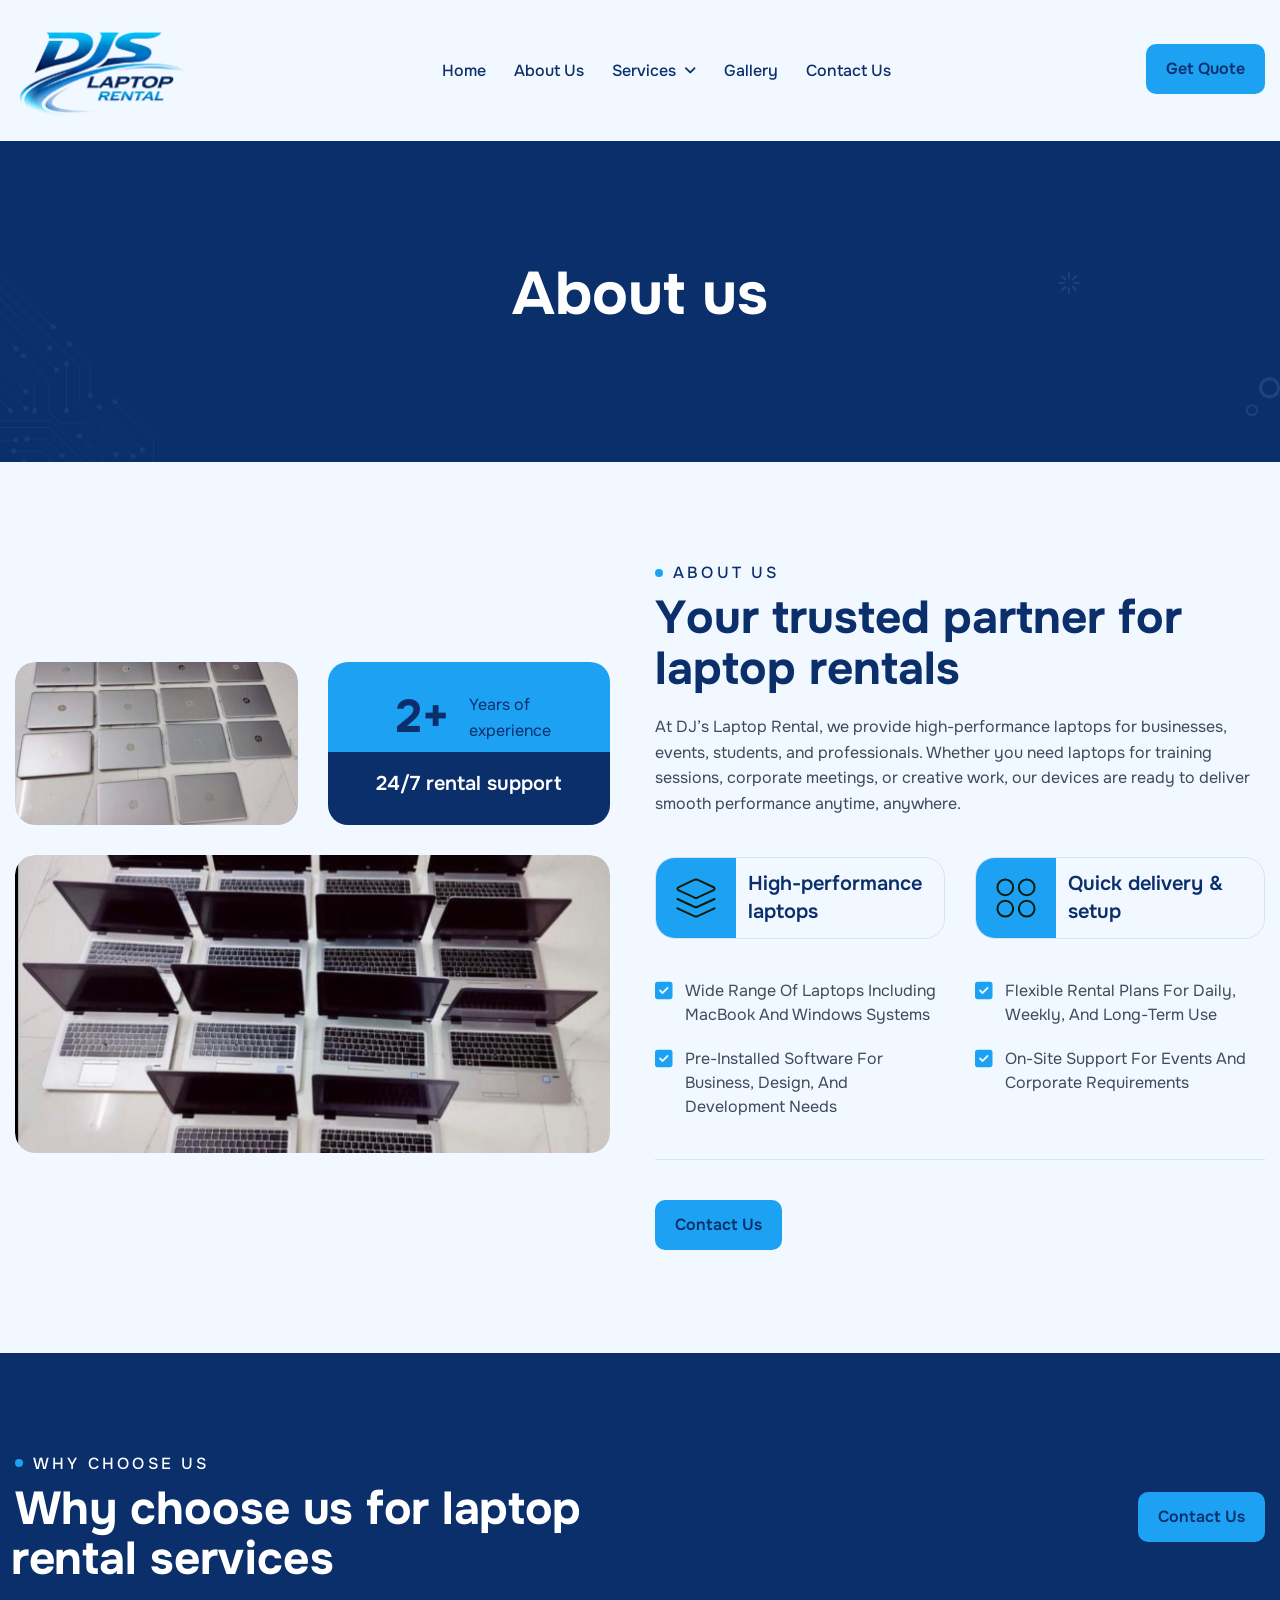
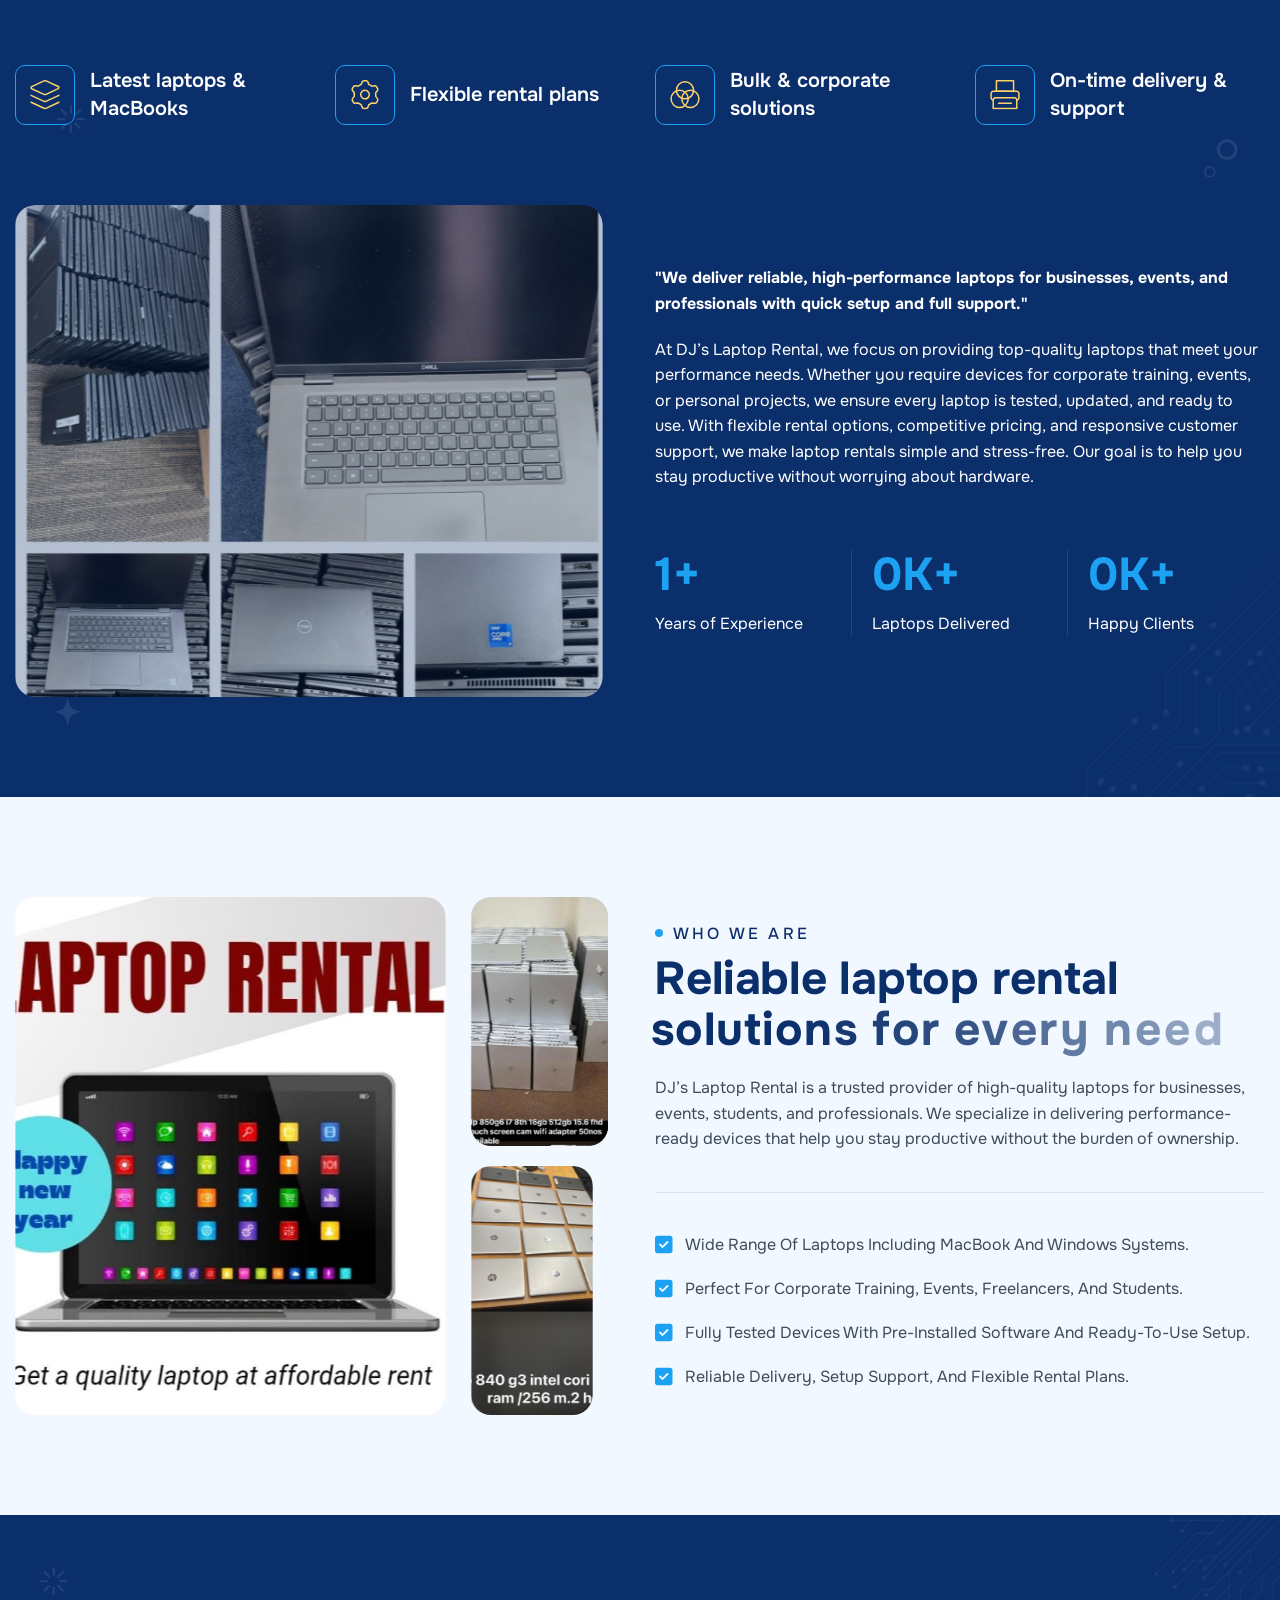
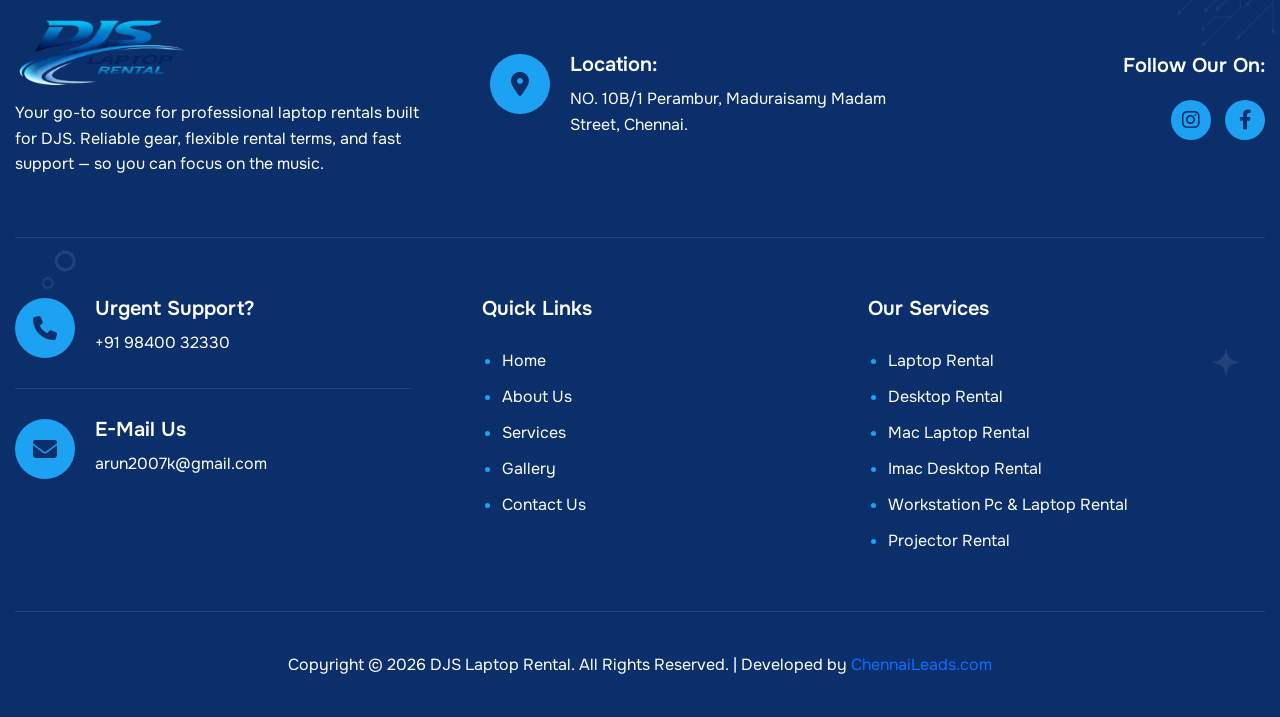
==== commit 11536308: "Update about.html" ====
--- a/about.html
+++ b/about.html
@@ -462,7 +462,7 @@
                             
                             <!-- About Footer Content Start -->
                            <div class="about-footer-content">
-    <p>Your go-to source for professional laptop rentals built for DJs. Reliable gear, flexible rental terms, and fast support — so you can focus on the music.</p>
+    <p>Your go-to source for professional laptop rentals built for DJS. Reliable gear, flexible rental terms, and fast support — so you can focus on the music.</p>
 </div>
                             <!-- About Footer Content End -->
                         </div>
@@ -566,7 +566,7 @@
                 <div class="col-lg-12">
                     <!-- Footer Copyright Text Start -->
                   <div class="footer-copyright-text">
-    <p>Copyright © <script>document.write(new Date().getFullYear())</script> DJs Laptop Rental. All Rights Reserved. | Developed by <a href="https://chennaileads.com" target="_blank" rel="noopener noreferrer">ChennaiLeads.com</a></p>
+    <p>Copyright © <script>document.write(new Date().getFullYear())</script> DJS Laptop Rental. All Rights Reserved. | Developed by <a href="https://chennaileads.com" target="_blank" rel="noopener noreferrer">ChennaiLeads.com</a></p>
 </div>
                     <!-- Footer Copyright Text End -->
                 </div>
@@ -610,4 +610,4 @@
 </body>
 
 <!-- Mirrored from html.awaikenthemes.com/repairit/about.html by HTTrack Website Copier/3.x [XR&CO'2014], Thu, 16 Apr 2026 07:57:08 GMT -->
-</html>+</html>
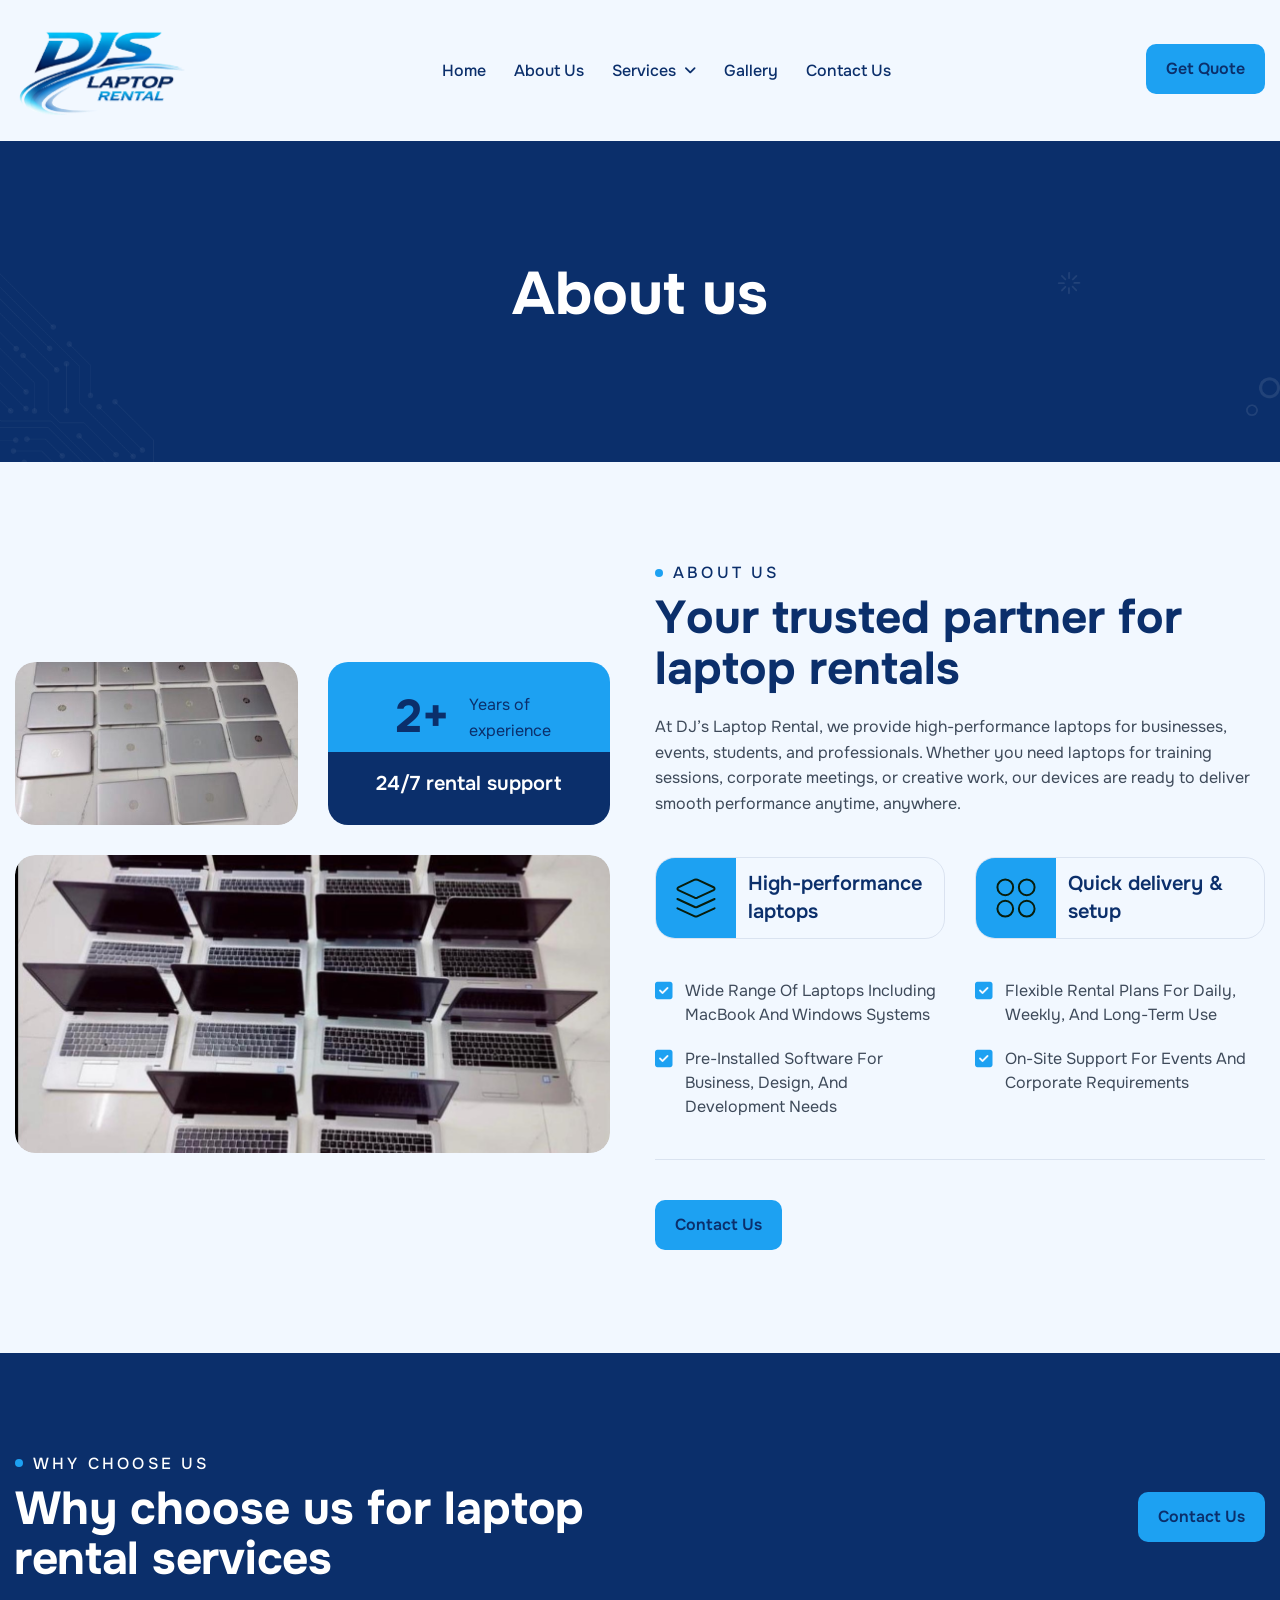
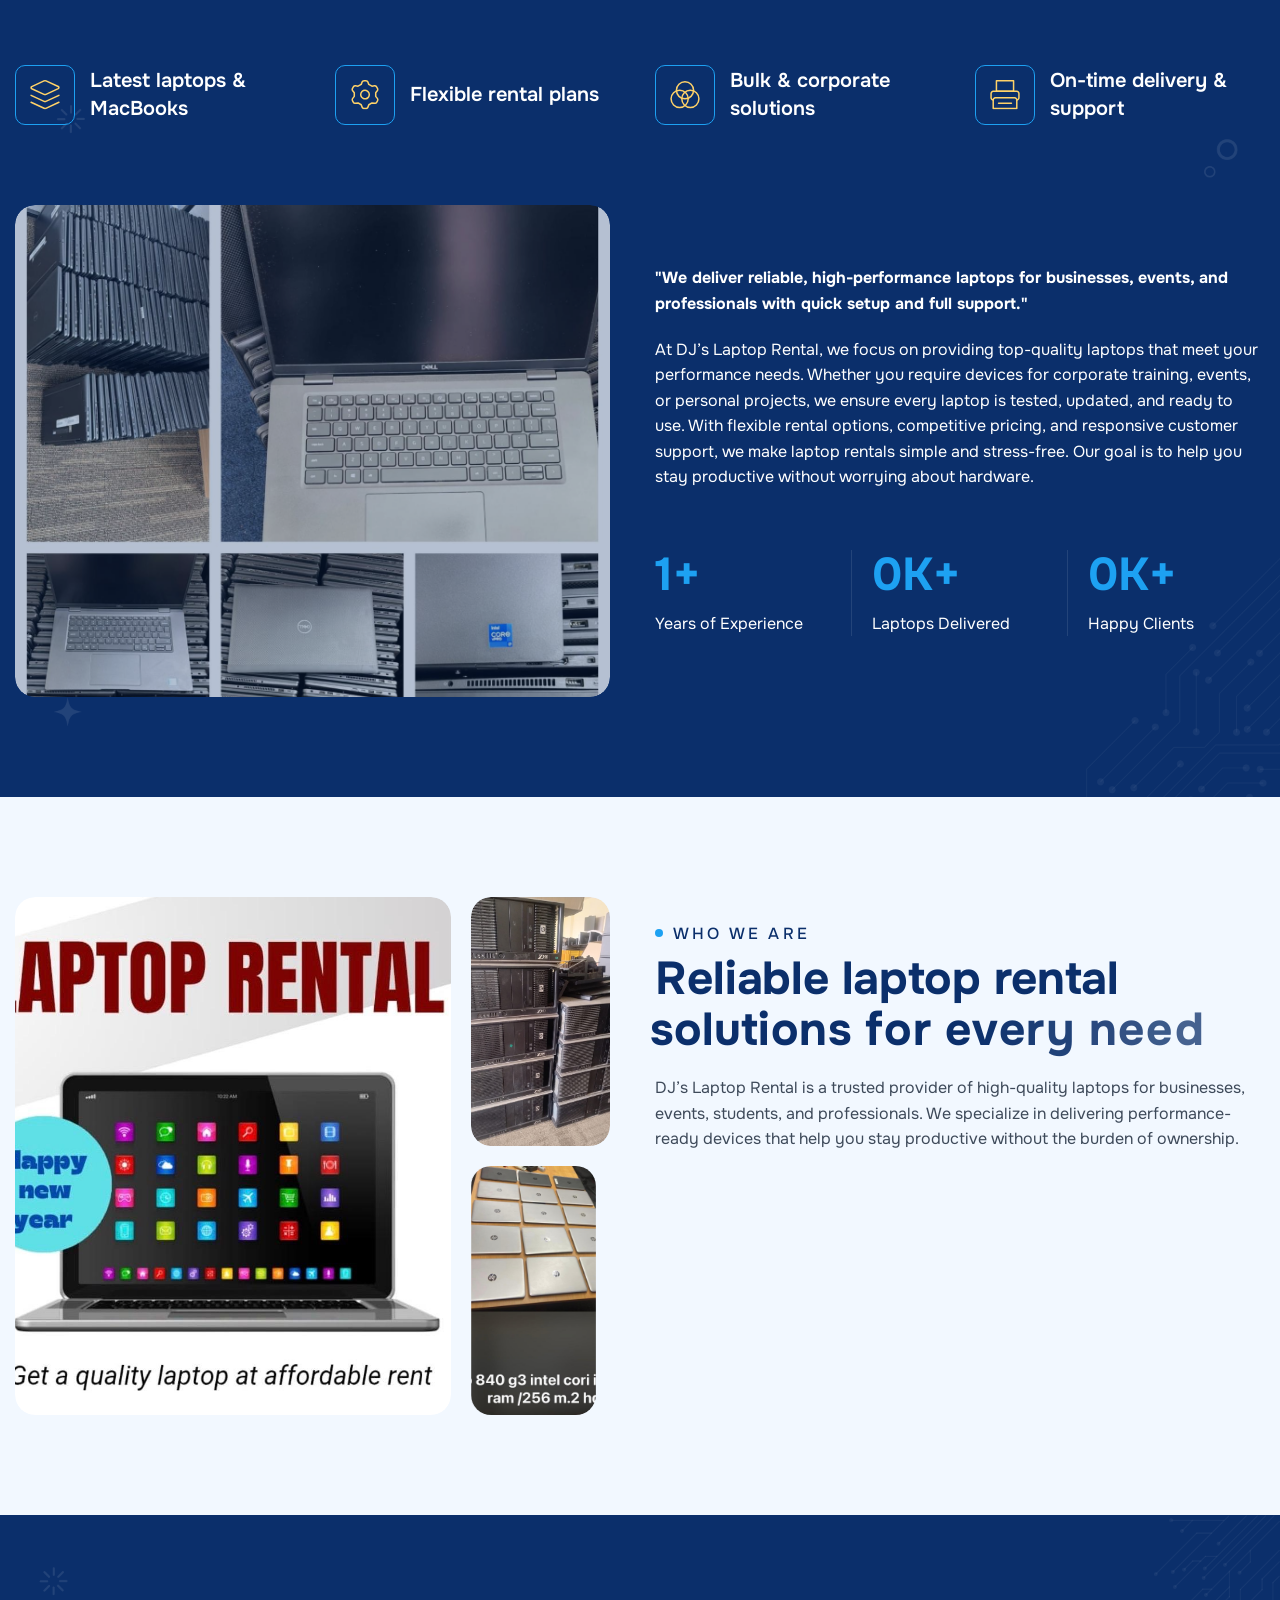
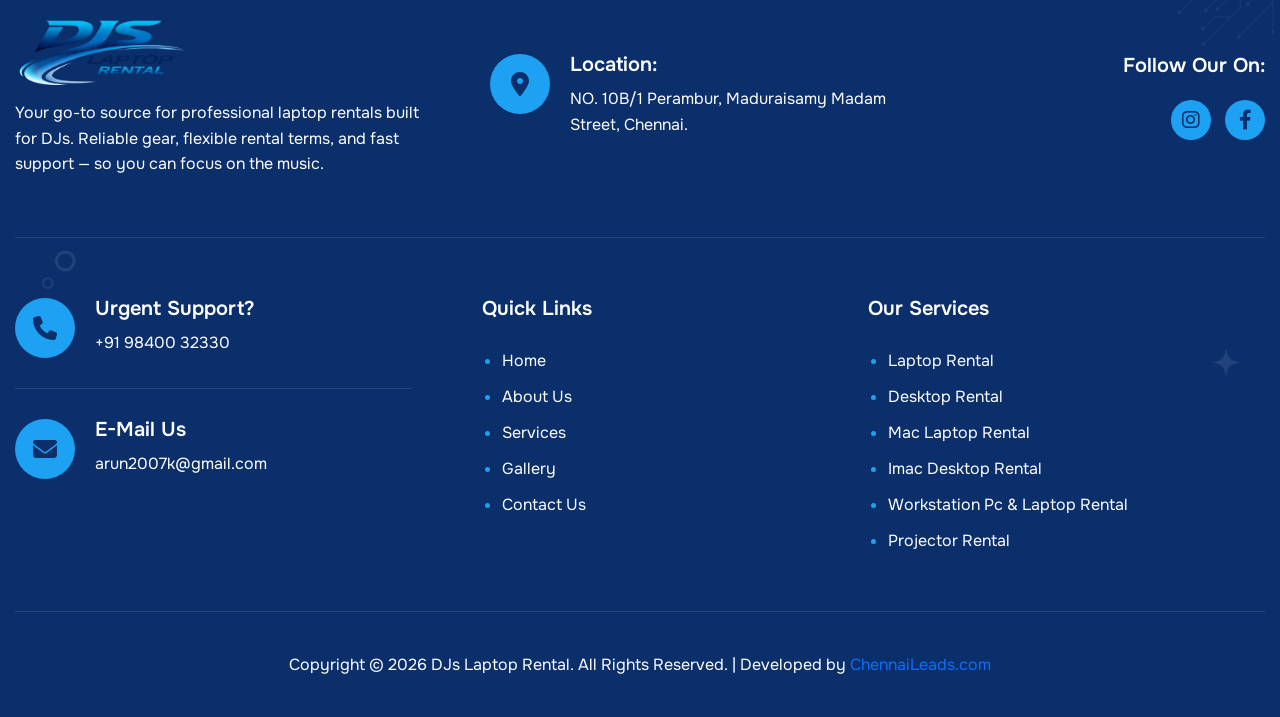
==== commit 23f2632a: "Update about.html" ====
--- a/about.html
+++ b/about.html
@@ -388,7 +388,7 @@
                     <div class="innovation-img-box-2">
                         <div class="innovation-img">
                             <figure class="image-anime reveal">
-                                <img src="images/15.jpeg" alt="">
+                                <img src="images/s4.jpeg" alt="">
                             </figure>
                         </div>
                         <div class="innovation-img">
@@ -462,7 +462,7 @@
                             
                             <!-- About Footer Content Start -->
                            <div class="about-footer-content">
-    <p>Your go-to source for professional laptop rentals built for DJS. Reliable gear, flexible rental terms, and fast support — so you can focus on the music.</p>
+    <p>Your go-to source for professional laptop rentals built for DJs. Reliable gear, flexible rental terms, and fast support — so you can focus on the music.</p>
 </div>
                             <!-- About Footer Content End -->
                         </div>
@@ -566,7 +566,7 @@
                 <div class="col-lg-12">
                     <!-- Footer Copyright Text Start -->
                   <div class="footer-copyright-text">
-    <p>Copyright © <script>document.write(new Date().getFullYear())</script> DJS Laptop Rental. All Rights Reserved. | Developed by <a href="https://chennaileads.com" target="_blank" rel="noopener noreferrer">ChennaiLeads.com</a></p>
+    <p>Copyright © <script>document.write(new Date().getFullYear())</script> DJs Laptop Rental. All Rights Reserved. | Developed by <a href="https://chennaileads.com" target="_blank" rel="noopener noreferrer">ChennaiLeads.com</a></p>
 </div>
                     <!-- Footer Copyright Text End -->
                 </div>
